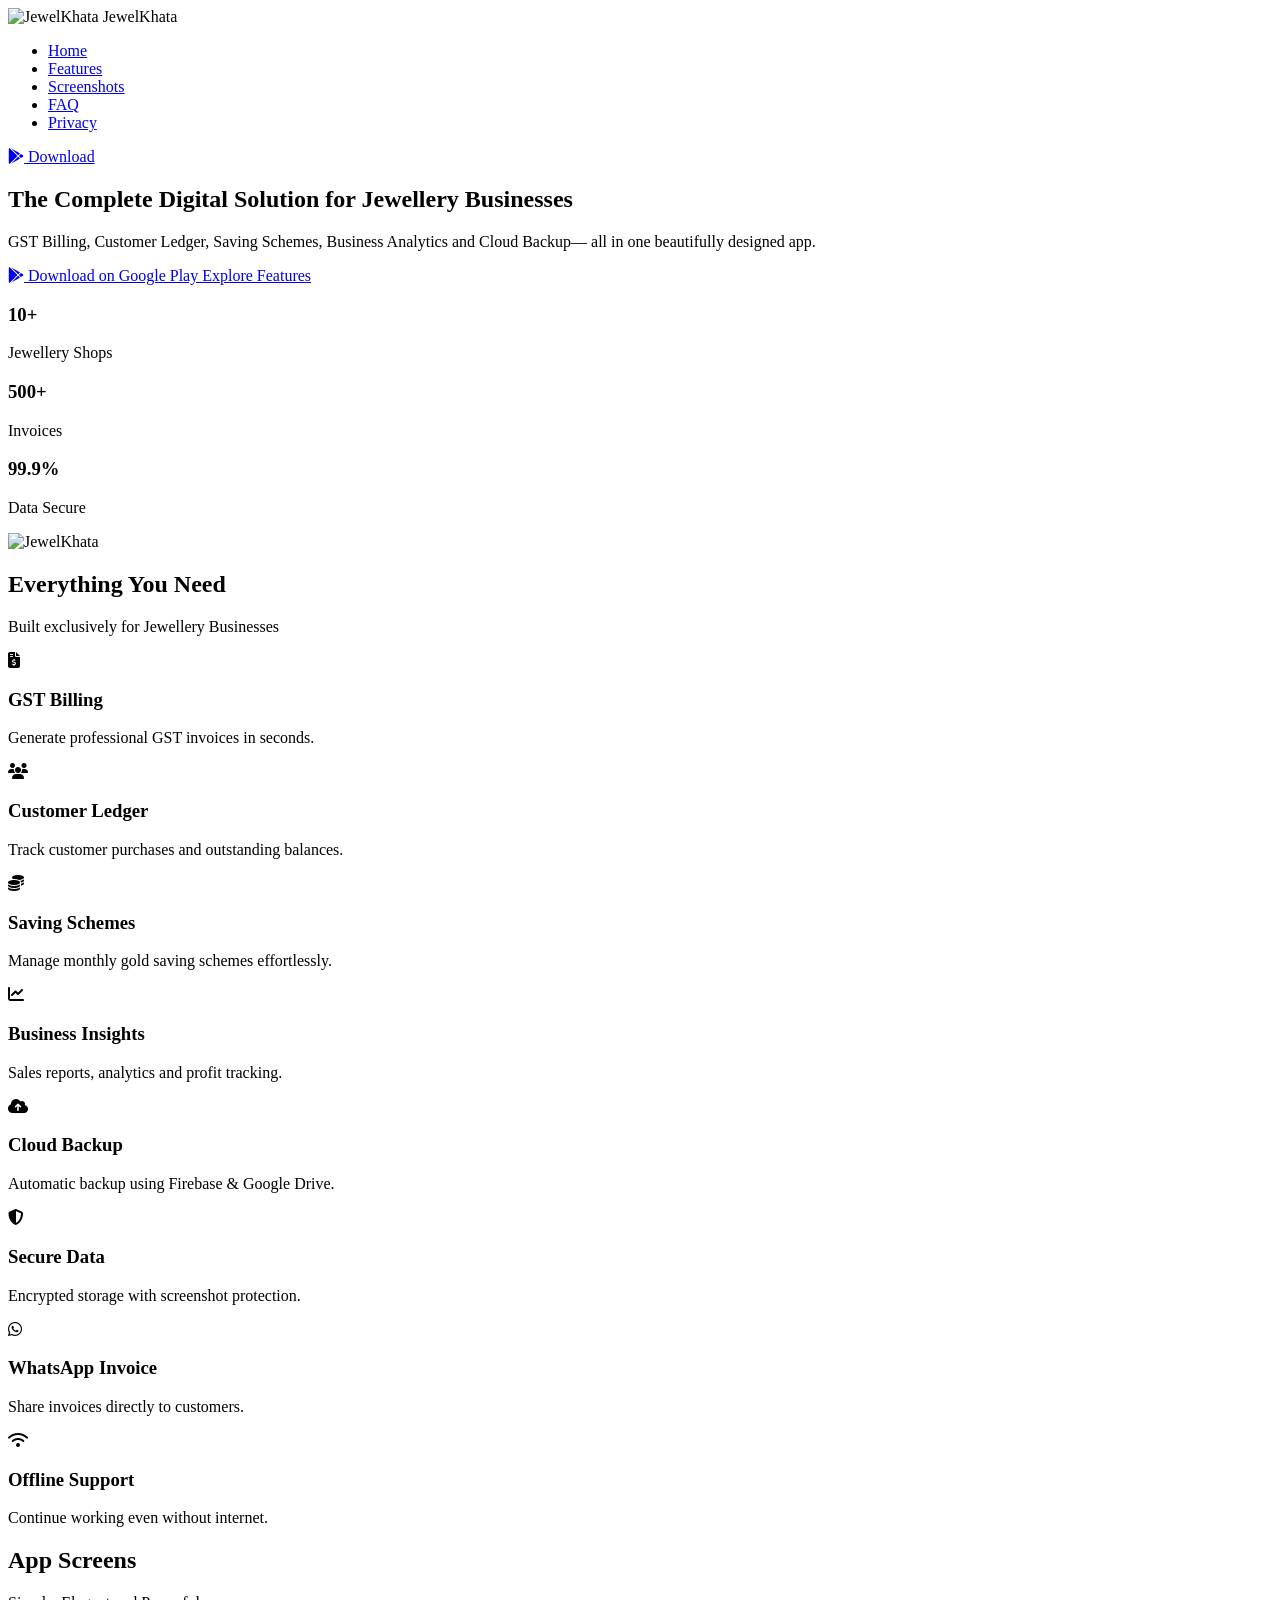
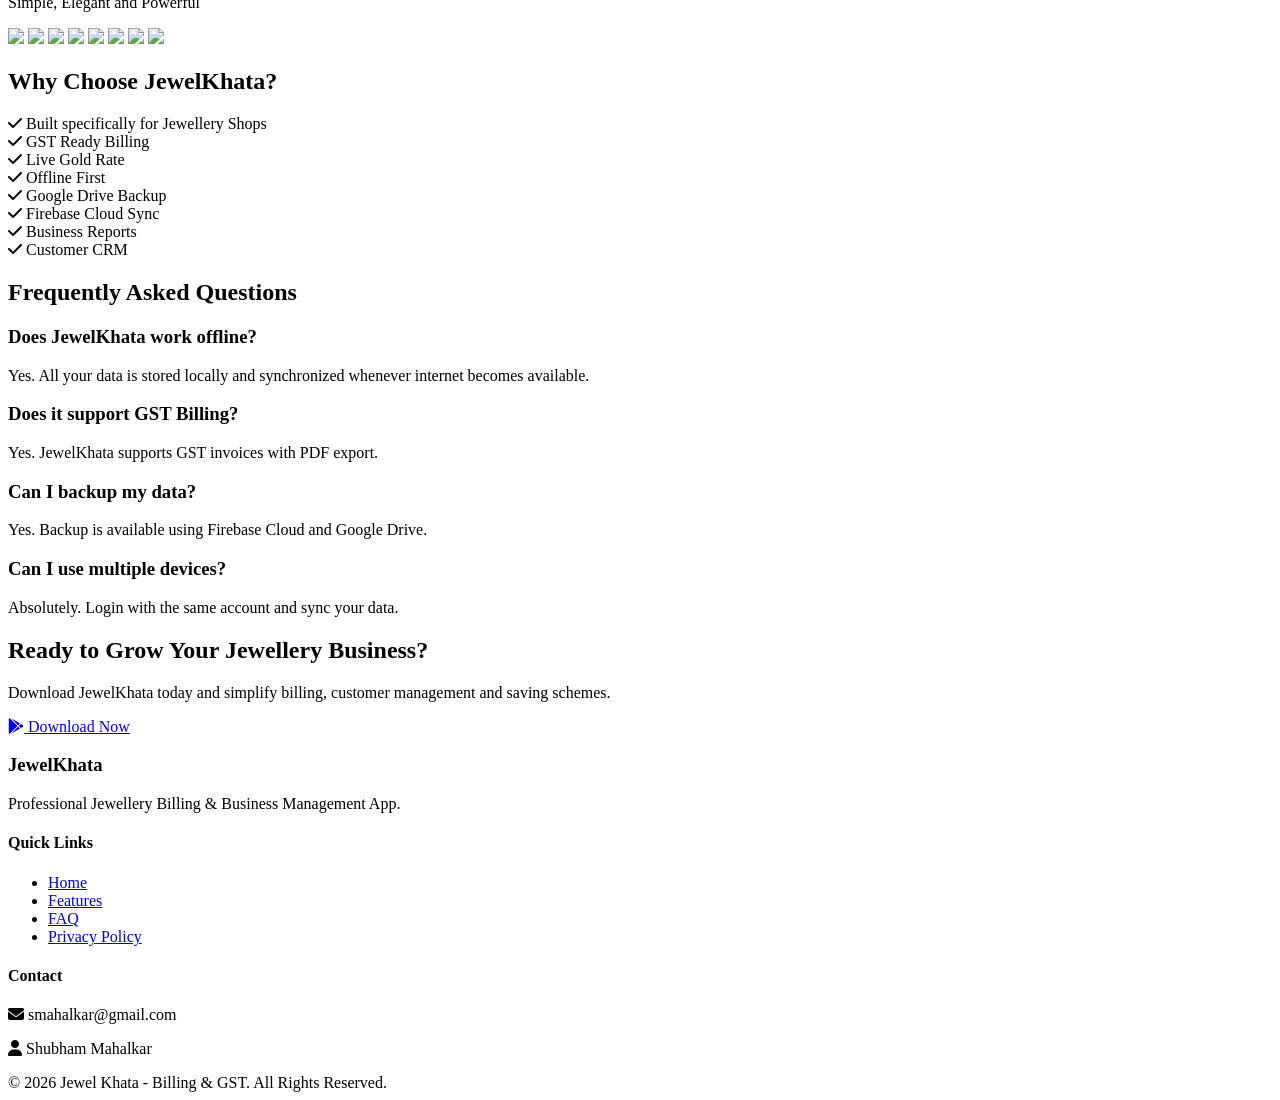
==== index.html @ 2411cc24 "Add files via upload" ====
<!DOCTYPE html>
<html lang="en">
<head>
    <meta charset="UTF-8">
    <meta name="viewport" content="width=device-width, initial-scale=1.0">

    <title>Jewel Khata - Billing & GST</title>

    <meta name="description"
        content="JewelKhata is a complete Jewellery Billing, Customer Ledger, Gold Saving Scheme and Business Management App for Jewellery Shops.">

    <link rel="stylesheet" href="assets/css/style.css">

    <!-- Google Font -->
    <link rel="preconnect" href="https://fonts.googleapis.com">
    <link rel="preconnect" href="https://fonts.gstatic.com" crossorigin>

    <link href="https://fonts.googleapis.com/css2?family=Poppins:wght@300;400;500;600;700&display=swap" rel="stylesheet">

    <!-- Font Awesome -->
    <link rel="stylesheet"
        href="https://cdnjs.cloudflare.com/ajax/libs/font-awesome/6.6.0/css/all.min.css">

</head>

<body>

<!-- ================= NAVIGATION ================= -->

<header>

    <div class="container nav-container">

        <div class="logo">

            <img src="assets/images/logo.png" alt="JewelKhata">

            <span>JewelKhata</span>

        </div>

        <nav>

            <ul>

                <li><a href="#home">Home</a></li>

                <li><a href="#features">Features</a></li>

                <li><a href="#screenshots">Screenshots</a></li>

                <li><a href="#faq">FAQ</a></li>

                <li><a href="privacy.html">Privacy</a></li>

            </ul>

        </nav>

        <a href="#" class="btn-download">

            <i class="fa-brands fa-google-play"></i>

            Download

        </a>

    </div>

</header>


<!-- ================= HERO ================= -->

<section class="hero" id="home">

<div class="container hero-grid">

<div class="hero-content">

<h1>

The Complete Digital Solution

for Jewellery Businesses

</h1>

<p>

GST Billing, Customer Ledger,

Saving Schemes, Business Analytics and Cloud Backup—

all in one beautifully designed app.

</p>

<div class="hero-buttons">

<a href="#" class="primary-btn">

<i class="fa-brands fa-google-play"></i>

Download on Google Play

</a>

<a href="#features" class="secondary-btn">

Explore Features

</a>

</div>

<div class="hero-stats">

<div>

<h3>10+</h3>

<p>Jewellery Shops</p>

</div>

<div>

<h3>500+</h3>

<p>Invoices</p>

</div>

<div>

<h3>99.9%</h3>

<p>Data Secure</p>

</div>

</div>

</div>


<div class="hero-image">

<img src="assets/images/hero-phone.png"
alt="JewelKhata">

</div>

</div>

</section>


<!-- ================= FEATURES ================= -->

<section class="features" id="features">

<div class="container">

<div class="section-title">

<h2>Everything You Need</h2>

<p>

Built exclusively for Jewellery Businesses

</p>

</div>

<div class="feature-grid">

<div class="feature-card">

<i class="fa-solid fa-file-invoice-dollar"></i>

<h3>GST Billing</h3>

<p>

Generate professional GST invoices in seconds.

</p>

</div>

<div class="feature-card">

<i class="fa-solid fa-users"></i>

<h3>Customer Ledger</h3>

<p>

Track customer purchases and outstanding balances.

</p>

</div>

<div class="feature-card">

<i class="fa-solid fa-coins"></i>

<h3>Saving Schemes</h3>

<p>

Manage monthly gold saving schemes effortlessly.

</p>

</div>

<div class="feature-card">

<i class="fa-solid fa-chart-line"></i>

<h3>Business Insights</h3>

<p>

Sales reports, analytics and profit tracking.

</p>

</div>

<div class="feature-card">

<i class="fa-solid fa-cloud-arrow-up"></i>

<h3>Cloud Backup</h3>

<p>

Automatic backup using Firebase & Google Drive.

</p>

</div>

<div class="feature-card">

<i class="fa-solid fa-shield-halved"></i>

<h3>Secure Data</h3>

<p>

Encrypted storage with screenshot protection.

</p>

</div>

<div class="feature-card">

<i class="fa-brands fa-whatsapp"></i>

<h3>WhatsApp Invoice</h3>

<p>

Share invoices directly to customers.

</p>

</div>

<div class="feature-card">

<i class="fa-solid fa-wifi"></i>

<h3>Offline Support</h3>

<p>

Continue working even without internet.

</p>

</div>

</div>

</div>

</section>


<!-- ================= SCREENSHOTS ================= -->

<section class="screenshots" id="screenshots">

<div class="container">

<div class="section-title">

<h2>App Screens</h2>

<p>

Simple, Elegant and Powerful

</p>

</div>

<div class="screens-grid">

<img src="assets/images/dashboard.png">

<img src="assets/images/invoice.png">
<img src="assets/images/invoice_detail.png">

<img src="assets/images/customer.png">

<img src="assets/images/scheme.png">
<img src="assets/images/scheme_detail.png">

<img src="assets/images/analytics.png">

<img src="assets/images/settings.png">

</div>

</div>

</section>



<!-- ================= WHY ================= -->

<section class="why">

<div class="container">

<div class="section-title">

<h2>Why Choose JewelKhata?</h2>

</div>

<div class="why-grid">

<div>

<i class="fa-solid fa-check"></i>

Built specifically for Jewellery Shops

</div>

<div>

<i class="fa-solid fa-check"></i>

GST Ready Billing

</div>

<div>

<i class="fa-solid fa-check"></i>

Live Gold Rate

</div>

<div>

<i class="fa-solid fa-check"></i>

Offline First

</div>

<div>

<i class="fa-solid fa-check"></i>

Google Drive Backup

</div>

<div>

<i class="fa-solid fa-check"></i>

Firebase Cloud Sync

</div>

<div>

<i class="fa-solid fa-check"></i>

Business Reports

</div>

<div>

<i class="fa-solid fa-check"></i>

Customer CRM

</div>

</div>

</div>

</section>


<!-- ================= FAQ ================= -->

<section id="faq">

<div class="container">

<div class="section-title">

<h2>Frequently Asked Questions</h2>

</div>

<div class="faq">

<div class="faq-item">

<h3>Does JewelKhata work offline?</h3>

<p>

Yes. All your data is stored locally and synchronized whenever internet becomes available.

</p>

</div>

<div class="faq-item">

<h3>Does it support GST Billing?</h3>

<p>

Yes. JewelKhata supports GST invoices with PDF export.

</p>

</div>

<div class="faq-item">

<h3>Can I backup my data?</h3>

<p>

Yes. Backup is available using Firebase Cloud and Google Drive.

</p>

</div>

<div class="faq-item">

<h3>Can I use multiple devices?</h3>

<p>

Absolutely.

Login with the same account and sync your data.

</p>

</div>

</div>

</div>

</section>



<!-- ================= DOWNLOAD ================= -->

<section class="download">

<div class="container">

<h2>

Ready to Grow Your Jewellery Business?

</h2>

<p>

Download JewelKhata today and simplify billing, customer management and saving schemes.

</p>

<a href="#" class="primary-btn">

<i class="fa-brands fa-google-play"></i>

Download Now

</a>

</div>

</section>



<!-- ================= FOOTER ================= -->

<footer>

<div class="container footer-grid">

<div>

<h3>JewelKhata</h3>

<p>

Professional Jewellery Billing & Business Management App.

</p>

</div>

<div>

<h4>Quick Links</h4>

<ul>

<li><a href="#home">Home</a></li>

<li><a href="#features">Features</a></li>

<li><a href="#faq">FAQ</a></li>

<li><a href="privacy.html">Privacy Policy</a></li>

</ul>

</div>

<div>

<h4>Contact</h4>

<p>

<i class="fa-solid fa-envelope"></i>

smahalkar@gmail.com

</p>

<p>

<i class="fa-solid fa-user"></i>

Shubham Mahalkar

</p>

</div>

</div>

<div class="copyright">

© 2026 Jewel Khata - Billing & GST. All Rights Reserved.

</div>

</footer>

<script src="assets/js/script.js"></script>

</body>
</html>
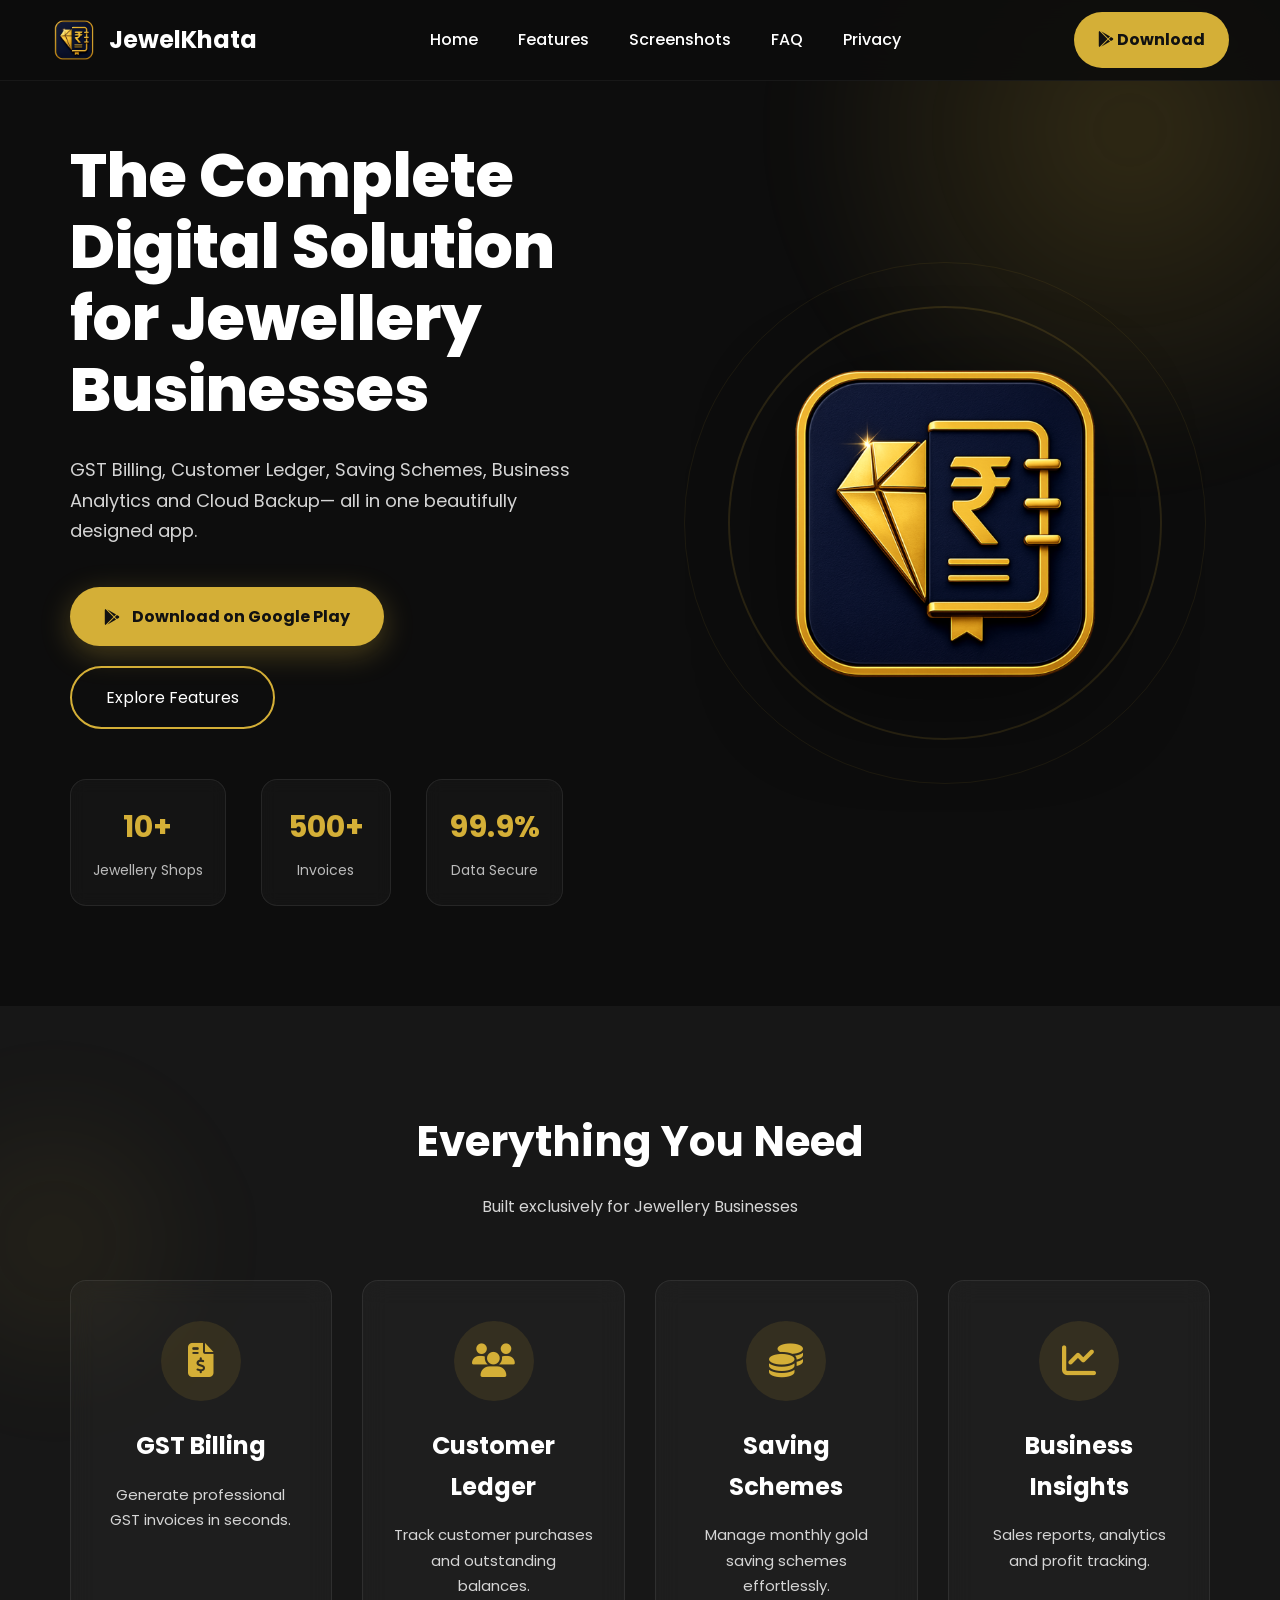
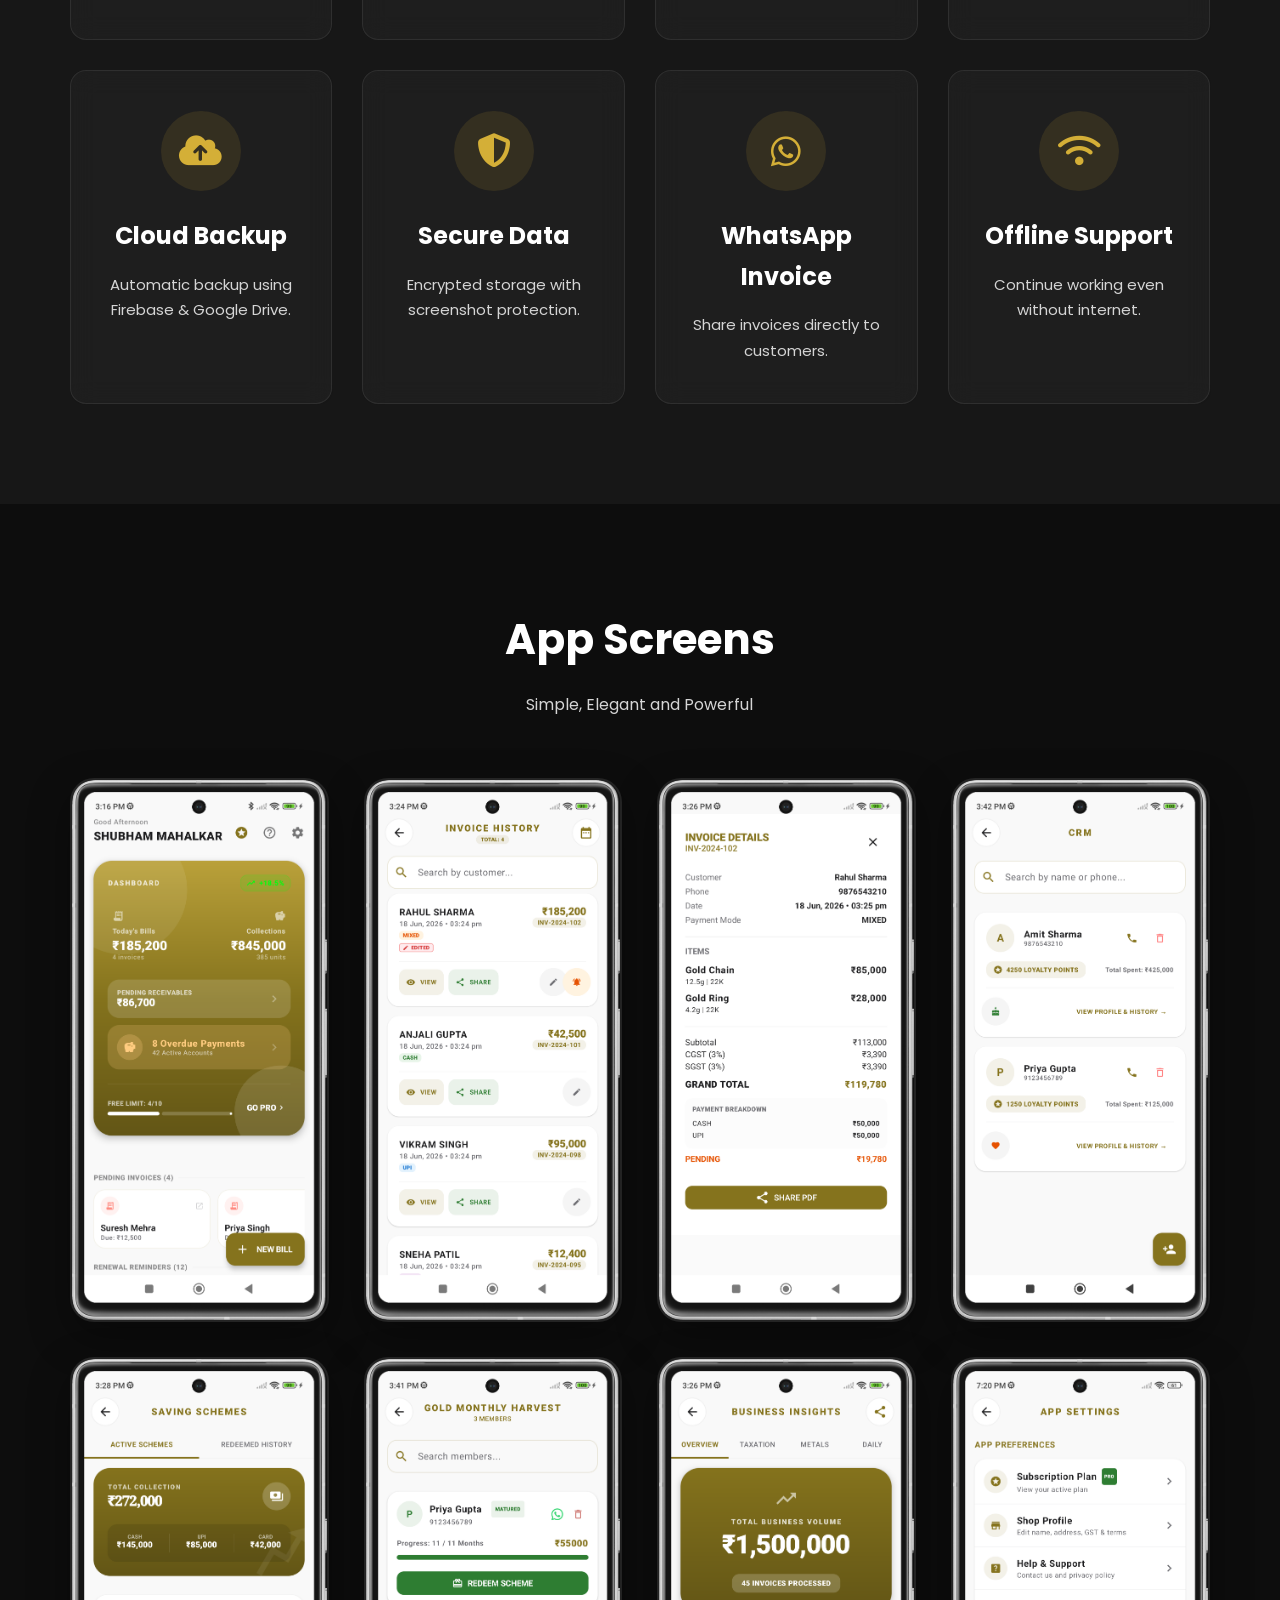
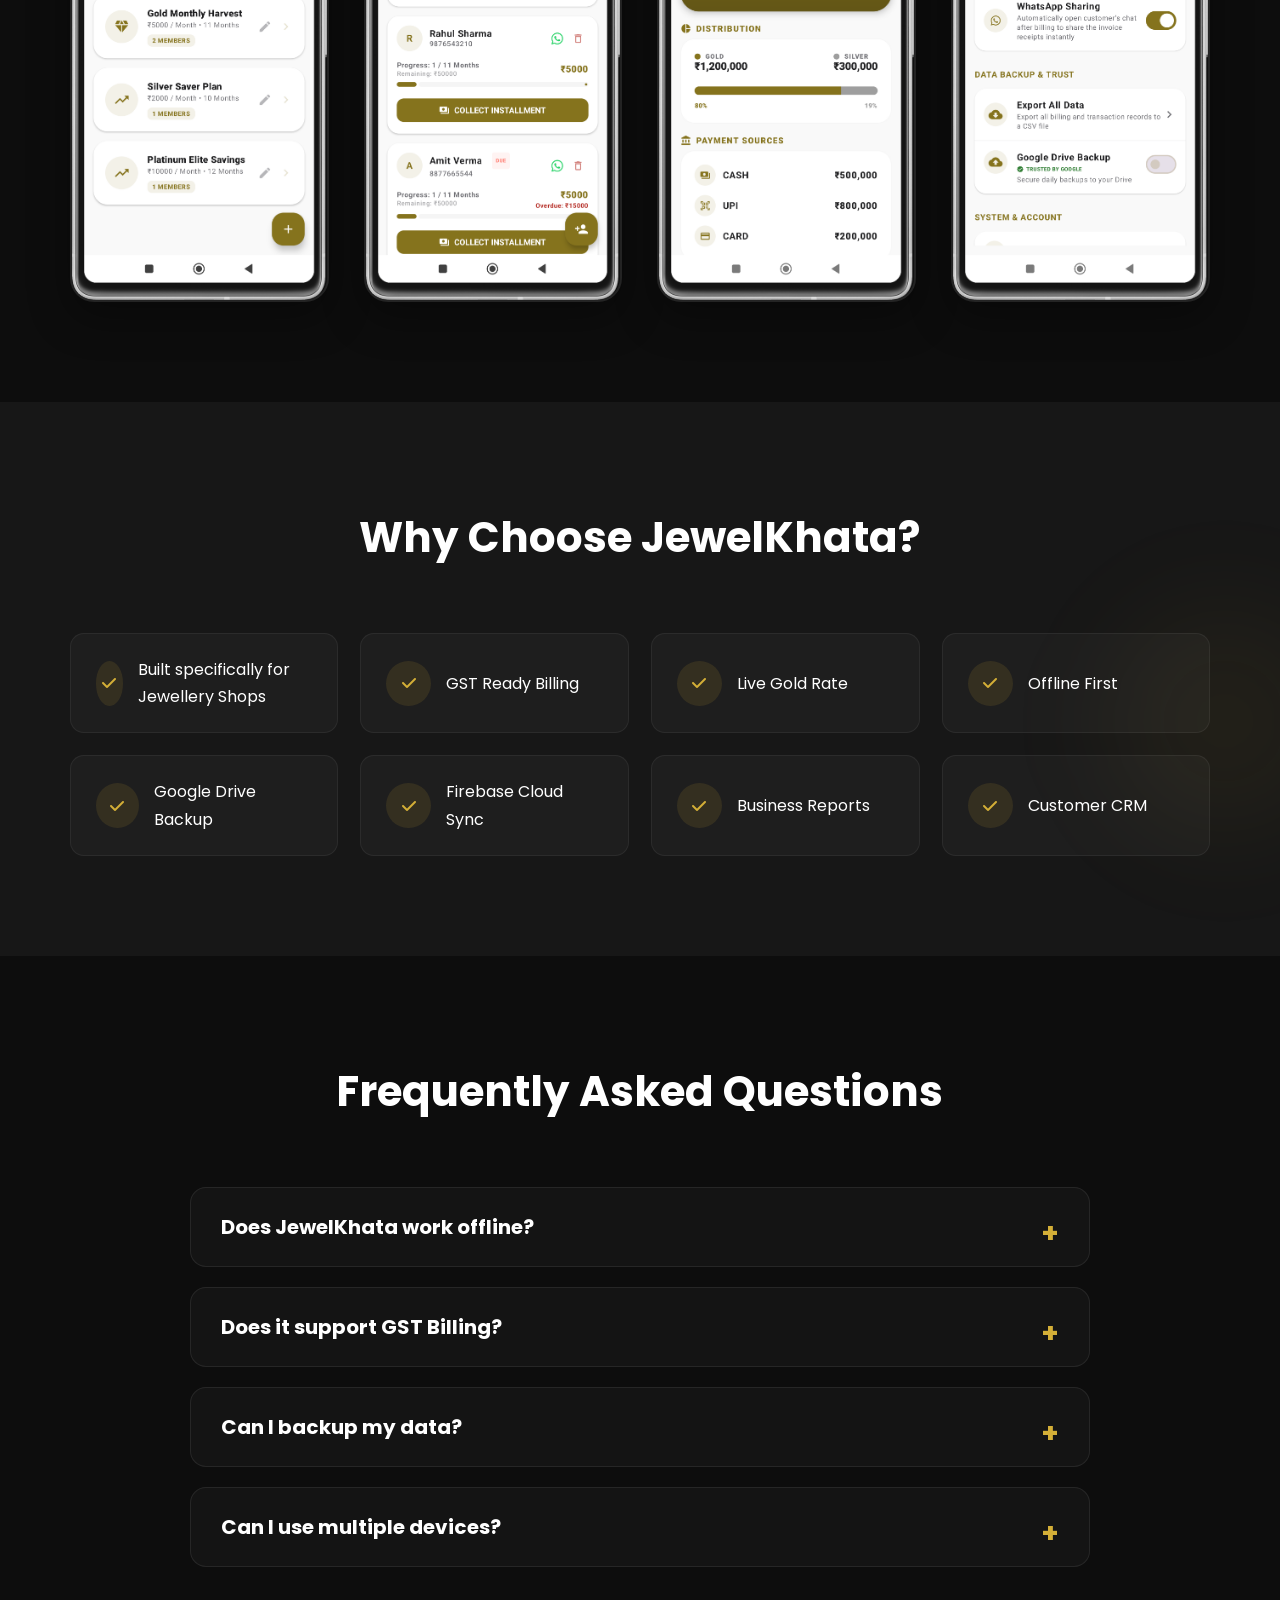
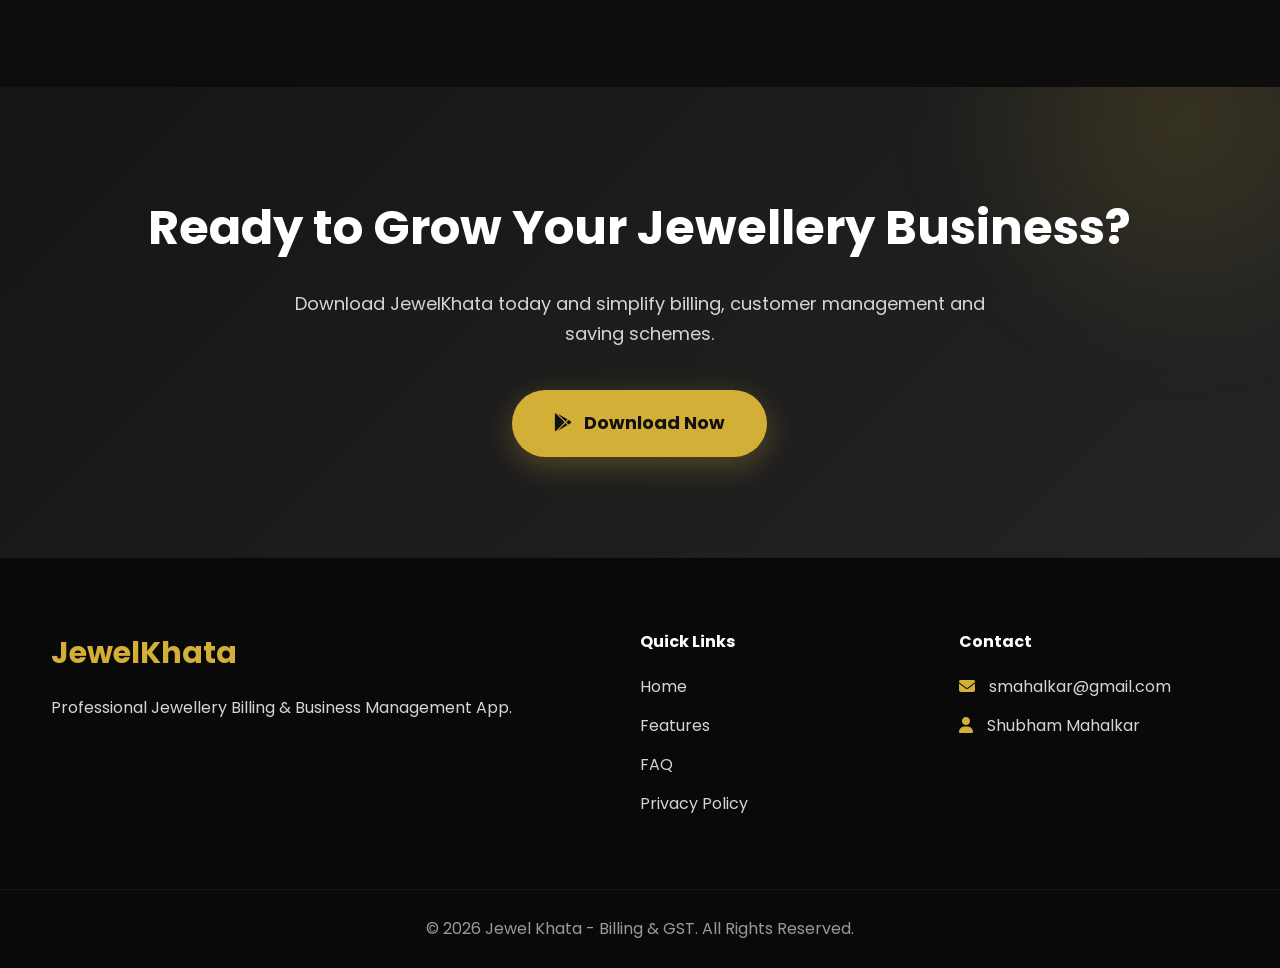
==== commit 02a1874f: "Add files via upload" ====
--- a/index.html
+++ b/index.html
@@ -9,7 +9,7 @@
     <meta name="description"
         content="JewelKhata is a complete Jewellery Billing, Customer Ledger, Gold Saving Scheme and Business Management App for Jewellery Shops.">
 
-    <link rel="stylesheet" href="assets/css/style.css">
+    <link rel="stylesheet" href="style.css">
 
     <!-- Google Font -->
     <link rel="preconnect" href="https://fonts.googleapis.com">
@@ -33,7 +33,7 @@
 
         <div class="logo">
 
-            <img src="assets/images/logo.png" alt="JewelKhata">
+            <img src="logo.png" alt="JewelKhata">
 
             <span>JewelKhata</span>
 
@@ -147,7 +147,7 @@
 
 <div class="hero-image">
 
-<img src="assets/images/hero-phone.png"
+<img src="hero-phone.png"
 alt="JewelKhata">
 
 </div>
@@ -316,19 +316,19 @@
 
 <div class="screens-grid">
 
-<img src="assets/images/dashboard.png">
-
-<img src="assets/images/invoice.png">
-<img src="assets/images/invoice_detail.png">
-
-<img src="assets/images/customer.png">
-
-<img src="assets/images/scheme.png">
-<img src="assets/images/scheme_detail.png">
-
-<img src="assets/images/analytics.png">
-
-<img src="assets/images/settings.png">
+<img src="dashboard.png">
+
+<img src="invoice.png">
+<img src="invoice_detail.png">
+
+<img src="customer.png">
+
+<img src="scheme.png">
+<img src="scheme_detail.png">
+
+<img src="analytics.png">
+
+<img src="settings.png">
 
 </div>
 
--- a/style.css
+++ b/style.css
@@ -0,0 +1,1637 @@
+/* ==========================================
+   JewelKhata Landing Page
+   Part 2.1
+========================================== */
+
+/* Google Font */
+@import url('https://fonts.googleapis.com/css2?family=Poppins:wght@300;400;500;600;700;800&display=swap');
+
+/* ==========================================
+   CSS VARIABLES
+========================================== */
+
+:root{
+
+    --primary:#D4AF37;
+    --primary-dark:#b8921f;
+
+    --bg:#0d0d0d;
+    --bg2:#171717;
+    --card:#1d1d1d;
+
+    --white:#ffffff;
+    --text:#d5d5d5;
+    --border:#2b2b2b;
+
+    --radius:16px;
+
+    --shadow:
+    0 15px 40px rgba(0,0,0,.35);
+
+    --transition:.35s ease;
+
+    --container:1200px;
+
+}
+
+/* ==========================================
+   RESET
+========================================== */
+
+*{
+
+    margin:0;
+    padding:0;
+    box-sizing:border-box;
+
+}
+
+html{
+
+    scroll-behavior:smooth;
+
+}
+
+body{
+
+    font-family:'Poppins',sans-serif;
+
+    background:var(--bg);
+
+    color:var(--white);
+
+    overflow-x:hidden;
+
+    line-height:1.7;
+
+}
+
+img{
+
+    width:100%;
+    display:block;
+
+}
+
+a{
+
+    text-decoration:none;
+
+}
+
+ul{
+
+    list-style:none;
+
+}
+
+section{
+
+    padding:100px 20px;
+
+}
+
+.container{
+
+    width:min(92%,var(--container));
+
+    margin:auto;
+
+}
+
+/* ==========================================
+   SCROLLBAR
+========================================== */
+
+::-webkit-scrollbar{
+
+    width:10px;
+
+}
+
+::-webkit-scrollbar-thumb{
+
+    background:var(--primary);
+
+    border-radius:50px;
+
+}
+
+::-webkit-scrollbar-track{
+
+    background:#111;
+
+}
+
+/* ==========================================
+   SECTION TITLE
+========================================== */
+
+.section-title{
+
+    text-align:center;
+
+    margin-bottom:60px;
+
+}
+
+.section-title h2{
+
+    font-size:42px;
+
+    margin-bottom:15px;
+
+}
+
+.section-title p{
+
+    color:var(--text);
+
+    max-width:650px;
+
+    margin:auto;
+
+}
+
+/* ==========================================
+   BUTTONS
+========================================== */
+
+.primary-btn{
+
+    display:inline-flex;
+
+    align-items:center;
+
+    gap:12px;
+
+    background:var(--primary);
+
+    color:#111;
+
+    padding:16px 34px;
+
+    border-radius:50px;
+
+    font-weight:700;
+
+    transition:var(--transition);
+
+    box-shadow:0 8px 30px rgba(212,175,55,.3);
+
+}
+
+.primary-btn:hover{
+
+    transform:translateY(-4px);
+
+    background:#f2cb4b;
+
+}
+
+.secondary-btn{
+
+    display:inline-flex;
+
+    align-items:center;
+
+    justify-content:center;
+
+    padding:16px 34px;
+
+    border:2px solid var(--primary);
+
+    color:var(--white);
+
+    border-radius:50px;
+
+    transition:var(--transition);
+
+}
+
+.secondary-btn:hover{
+
+    background:var(--primary);
+
+    color:#111;
+
+}
+
+/* ==========================================
+   HEADER
+========================================== */
+
+header{
+
+    position:fixed;
+
+    top:0;
+
+    width:100%;
+
+    z-index:999;
+
+    background:rgba(13,13,13,.90);
+
+    backdrop-filter:blur(16px);
+
+    border-bottom:1px solid rgba(255,255,255,.05);
+
+}
+
+.nav-container{
+
+    display:flex;
+
+    align-items:center;
+
+    justify-content:space-between;
+
+    height:80px;
+
+}
+
+.logo{
+
+    display:flex;
+
+    align-items:center;
+
+    gap:12px;
+
+    font-size:24px;
+
+    font-weight:700;
+
+}
+
+.logo img{
+
+    width:46px;
+
+}
+
+nav ul{
+
+    display:flex;
+
+    gap:40px;
+
+}
+
+nav a{
+
+    color:var(--white);
+
+    transition:.3s;
+
+    font-weight:500;
+
+}
+
+nav a:hover{
+
+    color:var(--primary);
+
+}
+
+.btn-download{
+
+    background:var(--primary);
+
+    color:#111;
+
+    padding:14px 24px;
+
+    border-radius:50px;
+
+    font-weight:700;
+
+    transition:.3s;
+
+}
+
+.btn-download:hover{
+
+    transform:translateY(-3px);
+
+}
+
+/* ==========================================
+   HERO
+========================================== */
+
+.hero{
+
+    min-height:100vh;
+
+    display:flex;
+
+    align-items:center;
+
+    position:relative;
+
+    overflow:hidden;
+
+    padding-top:140px;
+
+}
+
+/* Background Glow */
+
+.hero::before{
+
+    content:"";
+
+    position:absolute;
+
+    width:700px;
+
+    height:700px;
+
+    background:radial-gradient(circle,
+    rgba(212,175,55,.18),
+    transparent 70%);
+
+    top:-220px;
+
+    right:-200px;
+
+    filter:blur(30px);
+
+}
+
+.hero-grid{
+
+    display:grid;
+
+    grid-template-columns:1fr 1fr;
+
+    align-items:center;
+
+    gap:80px;
+
+}
+
+.hero-content h1{
+
+    font-size:62px;
+
+    line-height:1.15;
+
+    margin-bottom:30px;
+
+    font-weight:800;
+
+}
+
+.hero-content p{
+
+    color:var(--text);
+
+    font-size:18px;
+
+    margin-bottom:40px;
+
+    max-width:560px;
+
+}
+
+.hero-buttons{
+
+    display:flex;
+
+    gap:20px;
+
+    flex-wrap:wrap;
+
+    margin-bottom:50px;
+
+}
+
+/* ==========================================
+   HERO STATS
+========================================== */
+
+.hero-stats{
+
+    display:flex;
+
+    gap:35px;
+
+}
+
+.hero-stats div{
+
+    background:rgba(255,255,255,.03);
+
+    border:1px solid rgba(255,255,255,.08);
+
+    padding:22px;
+
+    border-radius:var(--radius);
+
+    min-width:130px;
+
+    text-align:center;
+
+    backdrop-filter:blur(8px);
+
+}
+
+.hero-stats h3{
+
+    color:var(--primary);
+
+    font-size:30px;
+
+    margin-bottom:6px;
+
+}
+
+.hero-stats p{
+
+    margin:0;
+
+    color:#bbb;
+
+    font-size:14px;
+
+}
+
+/* ==========================================
+   HERO IMAGE
+========================================== */
+
+.hero-image{
+
+    position:relative;
+
+    display:flex;
+
+    justify-content:center;
+
+    align-items:center;
+
+}
+
+.hero-image img{
+
+    max-width:360px;
+
+    animation:floatPhone 4s ease-in-out infinite;
+
+    filter:drop-shadow(0 25px 50px rgba(0,0,0,.45));
+
+}
+
+/* Gold Ring */
+
+.hero-image::before{
+
+    content:"";
+
+    position:absolute;
+
+    width:430px;
+
+    height:430px;
+
+    border-radius:50%;
+
+    border:2px solid rgba(212,175,55,.15);
+
+}
+
+.hero-image::after{
+
+    content:"";
+
+    position:absolute;
+
+    width:520px;
+
+    height:520px;
+
+    border-radius:50%;
+
+    border:1px solid rgba(212,175,55,.08);
+
+}
+
+/* ==========================================
+   FLOAT ANIMATION
+========================================== */
+
+@keyframes floatPhone{
+
+    0%{
+
+        transform:translateY(0);
+
+    }
+
+    50%{
+
+        transform:translateY(-18px);
+
+    }
+
+    100%{
+
+        transform:translateY(0);
+
+    }
+
+}
+
+/* ==========================================
+   FEATURES
+========================================== */
+
+.features{
+    background:var(--bg2);
+}
+
+.feature-grid{
+
+    display:grid;
+
+    grid-template-columns:repeat(auto-fit,minmax(260px,1fr));
+
+    gap:30px;
+
+}
+
+.feature-card{
+
+    background:rgba(255,255,255,.03);
+
+    border:1px solid rgba(255,255,255,.08);
+
+    border-radius:var(--radius);
+
+    padding:40px 30px;
+
+    transition:var(--transition);
+
+    text-align:center;
+
+    backdrop-filter:blur(12px);
+
+    position:relative;
+
+    overflow:hidden;
+
+}
+
+.feature-card::before{
+
+    content:"";
+
+    position:absolute;
+
+    top:0;
+
+    left:-100%;
+
+    width:100%;
+
+    height:100%;
+
+    background:linear-gradient(
+        90deg,
+        transparent,
+        rgba(212,175,55,.12),
+        transparent
+    );
+
+    transition:.8s;
+
+}
+
+.feature-card:hover::before{
+
+    left:100%;
+
+}
+
+.feature-card:hover{
+
+    transform:translateY(-12px);
+
+    border-color:var(--primary);
+
+    box-shadow:
+    0 20px 50px rgba(0,0,0,.45);
+
+}
+
+.feature-card i{
+
+    width:80px;
+
+    height:80px;
+
+    display:flex;
+
+    align-items:center;
+
+    justify-content:center;
+
+    margin:auto;
+
+    margin-bottom:25px;
+
+    border-radius:50%;
+
+    background:rgba(212,175,55,.12);
+
+    color:var(--primary);
+
+    font-size:34px;
+
+}
+
+.feature-card h3{
+
+    margin-bottom:15px;
+
+    font-size:24px;
+
+}
+
+.feature-card p{
+
+    color:var(--text);
+
+    font-size:15px;
+
+}
+
+
+/* ==========================================
+   SCREENSHOTS
+========================================== */
+
+.screenshots{
+
+    background:var(--bg);
+
+}
+
+.screens-grid{
+
+    display:grid;
+
+    grid-template-columns:repeat(auto-fit,minmax(220px,1fr));
+
+    gap:35px;
+
+}
+
+.screens-grid img{
+
+    border-radius:24px;
+
+    border:2px solid rgba(255,255,255,.08);
+
+    transition:.4s;
+
+    cursor:pointer;
+
+    background:#111;
+
+    box-shadow:0 15px 40px rgba(0,0,0,.35);
+
+}
+
+.screens-grid img:hover{
+
+    transform:
+    translateY(-12px)
+    scale(1.03);
+
+    border-color:var(--primary);
+
+    box-shadow:
+    0 25px 60px rgba(212,175,55,.20);
+
+}
+
+
+/* ==========================================
+   WHY CHOOSE US
+========================================== */
+
+.why{
+
+    background:var(--bg2);
+
+}
+
+.why-grid{
+
+    display:grid;
+
+    grid-template-columns:
+    repeat(auto-fit,minmax(260px,1fr));
+
+    gap:22px;
+
+}
+
+.why-grid div{
+
+    display:flex;
+
+    align-items:center;
+
+    gap:15px;
+
+    padding:22px 25px;
+
+    border-radius:14px;
+
+    background:rgba(255,255,255,.03);
+
+    border:1px solid rgba(255,255,255,.06);
+
+    transition:.3s;
+
+}
+
+.why-grid div:hover{
+
+    transform:translateX(10px);
+
+    border-color:var(--primary);
+
+}
+
+.why-grid i{
+
+    width:45px;
+
+    height:45px;
+
+    border-radius:50%;
+
+    display:flex;
+
+    justify-content:center;
+
+    align-items:center;
+
+    background:rgba(212,175,55,.12);
+
+    color:var(--primary);
+
+}
+
+
+/* ==========================================
+   FAQ
+========================================== */
+
+#faq{
+
+    background:var(--bg);
+
+}
+
+.faq{
+
+    max-width:900px;
+
+    margin:auto;
+
+}
+
+.faq-item{
+
+    background:rgba(255,255,255,.03);
+
+    border:1px solid rgba(255,255,255,.08);
+
+    margin-bottom:20px;
+
+    border-radius:16px;
+
+    overflow:hidden;
+
+    transition:.3s;
+
+}
+
+.faq-item:hover{
+
+    border-color:var(--primary);
+
+}
+
+.faq-item h3{
+
+    padding:22px 30px;
+
+    cursor:pointer;
+
+    position:relative;
+
+    font-size:20px;
+
+}
+
+.faq-item h3::after{
+
+    content:"+";
+
+    position:absolute;
+
+    right:30px;
+
+    color:var(--primary);
+
+    font-size:28px;
+
+    transition:.3s;
+
+}
+
+.faq-item.active h3::after{
+
+    transform:rotate(45deg);
+
+}
+
+.faq-item p{
+
+    max-height:0;
+
+    overflow:hidden;
+
+    transition:
+    max-height .35s ease,
+    padding .35s ease;
+
+    color:var(--text);
+
+    padding:0 30px;
+
+}
+
+.faq-item.active p{
+
+    max-height:300px;
+
+    padding:0 30px 25px;
+
+}
+
+
+/* ==========================================
+   SECTION SPACING
+========================================== */
+
+.features,
+.screenshots,
+.why,
+#faq{
+
+    position:relative;
+
+}
+
+.features::before,
+.why::before{
+
+    content:"";
+
+    position:absolute;
+
+    width:350px;
+
+    height:350px;
+
+    background:
+    radial-gradient(
+        rgba(212,175,55,.08),
+        transparent 70%
+    );
+
+    filter:blur(40px);
+
+    z-index:0;
+
+}
+
+.features::before{
+
+    left:-120px;
+
+    top:60px;
+
+}
+
+.why::before{
+
+    right:-120px;
+
+    bottom:60px;
+
+}
+
+.feature-grid,
+.screens-grid,
+.why-grid,
+.faq{
+
+    position:relative;
+
+    z-index:2;
+
+}
+
+/* ==========================================
+   DOWNLOAD CTA
+========================================== */
+
+.download{
+
+    background:linear-gradient(
+        135deg,
+        #151515,
+        #242424
+    );
+
+    text-align:center;
+
+    position:relative;
+
+    overflow:hidden;
+
+}
+
+.download::before{
+
+    content:"";
+
+    position:absolute;
+
+    width:500px;
+
+    height:500px;
+
+    background:radial-gradient(
+        rgba(212,175,55,.15),
+        transparent 70%
+    );
+
+    top:-220px;
+
+    right:-150px;
+
+    filter:blur(40px);
+
+}
+
+.download .container{
+
+    position:relative;
+
+    z-index:2;
+
+}
+
+.download h2{
+
+    font-size:48px;
+
+    margin-bottom:20px;
+
+}
+
+.download p{
+
+    color:var(--text);
+
+    max-width:700px;
+
+    margin:0 auto 40px;
+
+    font-size:18px;
+
+}
+
+.download .primary-btn{
+
+    font-size:18px;
+
+    padding:18px 42px;
+
+}
+
+/* ==========================================
+   FOOTER
+========================================== */
+
+footer{
+
+    background:#090909;
+
+    border-top:1px solid rgba(255,255,255,.08);
+
+    padding-top:70px;
+
+}
+
+.footer-grid{
+
+    display:grid;
+
+    grid-template-columns:
+    2fr
+    1fr
+    1fr;
+
+    gap:50px;
+
+}
+
+.footer-grid h3{
+
+    font-size:30px;
+
+    color:var(--primary);
+
+    margin-bottom:15px;
+
+}
+
+.footer-grid h4{
+
+    margin-bottom:18px;
+
+    color:var(--white);
+
+}
+
+.footer-grid p{
+
+    color:var(--text);
+
+    margin-bottom:12px;
+
+}
+
+.footer-grid ul li{
+
+    margin-bottom:12px;
+
+}
+
+.footer-grid a{
+
+    color:var(--text);
+
+    transition:.3s;
+
+}
+
+.footer-grid a:hover{
+
+    color:var(--primary);
+
+}
+
+.footer-grid i{
+
+    color:var(--primary);
+
+    margin-right:10px;
+
+}
+
+.copyright{
+
+    margin-top:60px;
+
+    text-align:center;
+
+    padding:25px;
+
+    color:#999;
+
+    border-top:1px solid rgba(255,255,255,.05);
+
+}
+
+/* ==========================================
+   BACK TO TOP BUTTON
+========================================== */
+
+.back-to-top{
+
+    position:fixed;
+
+    right:25px;
+
+    bottom:25px;
+
+    width:55px;
+
+    height:55px;
+
+    border-radius:50%;
+
+    display:flex;
+
+    justify-content:center;
+
+    align-items:center;
+
+    background:var(--primary);
+
+    color:#111;
+
+    font-size:20px;
+
+    box-shadow:0 10px 30px rgba(0,0,0,.35);
+
+    cursor:pointer;
+
+    opacity:0;
+
+    visibility:hidden;
+
+    transition:.35s;
+
+    z-index:999;
+
+}
+
+.back-to-top.show{
+
+    opacity:1;
+
+    visibility:visible;
+
+}
+
+.back-to-top:hover{
+
+    transform:translateY(-6px);
+
+}
+
+/* ==========================================
+   FADE ANIMATION
+========================================== */
+
+.fade-up{
+
+    opacity:0;
+
+    transform:translateY(40px);
+
+    transition:all .8s ease;
+
+}
+
+.fade-up.show{
+
+    opacity:1;
+
+    transform:translateY(0);
+
+}
+
+/* ==========================================
+   BUTTON ANIMATION
+========================================== */
+
+.primary-btn,
+.btn-download{
+
+    position:relative;
+
+    overflow:hidden;
+
+}
+
+.primary-btn::before,
+.btn-download::before{
+
+    content:"";
+
+    position:absolute;
+
+    top:0;
+
+    left:-120%;
+
+    width:100%;
+
+    height:100%;
+
+    background:linear-gradient(
+        90deg,
+        transparent,
+        rgba(255,255,255,.35),
+        transparent
+    );
+
+    transition:.8s;
+
+}
+
+.primary-btn:hover::before,
+.btn-download:hover::before{
+
+    left:120%;
+
+}
+
+/* ==========================================
+   MOBILE MENU ICON
+========================================== */
+
+.menu-toggle{
+
+    display:none;
+
+    font-size:28px;
+
+    color:var(--white);
+
+    cursor:pointer;
+
+}
+
+/* ==========================================
+   RESPONSIVE
+========================================== */
+
+@media(max-width:1100px){
+
+.hero-grid{
+
+grid-template-columns:1fr;
+
+text-align:center;
+
+}
+
+.hero-content p{
+
+margin:auto;
+
+}
+
+.hero-buttons{
+
+justify-content:center;
+
+}
+
+.hero-stats{
+
+justify-content:center;
+
+flex-wrap:wrap;
+
+}
+
+.hero-image{
+
+margin-top:50px;
+
+}
+
+.hero-image img{
+
+max-width:320px;
+
+}
+
+.footer-grid{
+
+grid-template-columns:1fr;
+
+text-align:center;
+
+}
+
+}
+
+@media(max-width:900px){
+
+nav{
+
+display:none;
+
+}
+
+.menu-toggle{
+
+display:block;
+
+}
+
+.hero-content h1{
+
+font-size:46px;
+
+}
+
+.section-title h2{
+
+font-size:34px;
+
+}
+
+.download h2{
+
+font-size:36px;
+
+}
+
+.footer-grid{
+
+gap:35px;
+
+}
+
+}
+
+@media(max-width:768px){
+
+section{
+
+padding:80px 20px;
+
+}
+
+.hero{
+
+padding-top:120px;
+
+}
+
+.hero-content h1{
+
+font-size:38px;
+
+}
+
+.hero-content p{
+
+font-size:16px;
+
+}
+
+.hero-stats{
+
+flex-direction:column;
+
+align-items:center;
+
+}
+
+.feature-grid{
+
+grid-template-columns:1fr;
+
+}
+
+.screens-grid{
+
+grid-template-columns:repeat(2,1fr);
+
+}
+
+.why-grid{
+
+grid-template-columns:1fr;
+
+}
+
+.download h2{
+
+font-size:30px;
+
+}
+
+.download p{
+
+font-size:16px;
+
+}
+
+.footer-grid{
+
+grid-template-columns:1fr;
+
+}
+
+}
+
+@media(max-width:500px){
+
+.hero-content h1{
+
+font-size:32px;
+
+}
+
+.section-title h2{
+
+font-size:28px;
+
+}
+
+.primary-btn,
+.secondary-btn{
+
+width:100%;
+
+justify-content:center;
+
+}
+
+.hero-buttons{
+
+flex-direction:column;
+
+}
+
+.screens-grid{
+
+grid-template-columns:1fr;
+
+}
+
+.hero-image img{
+
+max-width:260px;
+
+}
+
+.logo span{
+
+font-size:20px;
+
+}
+
+.btn-download{
+
+display:none;
+
+}
+
+}
+
+/* ==========================================
+   GLASS EFFECT
+========================================== */
+
+.glass{
+
+    background:rgba(255,255,255,.05);
+
+    backdrop-filter:blur(14px);
+
+    border:1px solid rgba(255,255,255,.08);
+
+}
+
+/* ==========================================
+   SELECTION
+========================================== */
+
+::selection{
+
+    background:var(--primary);
+
+    color:#111;
+
+}
+
+.privacy-hero{
+    min-height:60vh;
+    text-align:center;
+}
+
+.privacy-banner{
+    max-width:850px;
+    margin:auto;
+}
+
+.privacy-icon{
+    width:90px;
+    height:90px;
+    border-radius:50%;
+    background:rgba(212,175,55,.12);
+    color:#D4AF37;
+    display:flex;
+    justify-content:center;
+    align-items:center;
+    margin:auto;
+    margin-bottom:25px;
+    font-size:40px;
+}
+
+.privacy-layout{
+    display:grid;
+    grid-template-columns:280px 1fr;
+    gap:40px;
+}
+
+.toc{
+    position:sticky;
+    top:100px;
+    height:max-content;
+}
+
+.toc-card{
+    background:rgba(255,255,255,.03);
+    border:1px solid rgba(255,255,255,.08);
+    padding:25px;
+    border-radius:16px;
+}
+
+.toc-card ul li{
+    margin:12px 0;
+}
+
+.toc-card a{
+    color:#d5d5d5;
+}
+
+.policy-card,
+.policy-section,
+.contact-card{
+    background:rgba(255,255,255,.03);
+    border:1px solid rgba(255,255,255,.08);
+    padding:30px;
+    border-radius:16px;
+    margin-bottom:25px;
+}
+
+.policy-section h2{
+    margin-bottom:20px;
+    color:#D4AF37;
+}
+
+.policy-section ul{
+    margin-top:15px;
+    padding-left:20px;
+    list-style:disc;
+}
+
+.contact-card{
+    text-align:center;
+}
+
+.contact-icon{
+    font-size:40px;
+    color:#D4AF37;
+    margin-bottom:20px;
+}
+
+@media(max-width:900px){
+
+    .privacy-layout{
+        grid-template-columns:1fr;
+    }
+
+    .toc{
+        position:relative;
+        top:auto;
+    }
+
+}
+
+.faq-item p{
+
+    max-height:0;
+
+    overflow:hidden;
+
+    transition:max-height .35s ease,padding .35s ease;
+
+    padding:0 25px;
+
+}
+
+.faq-item.active p{
+
+    max-height:300px;
+
+    padding:0 25px 20px;
+
+}
+
+/* ==========================================
+   END
+========================================== */
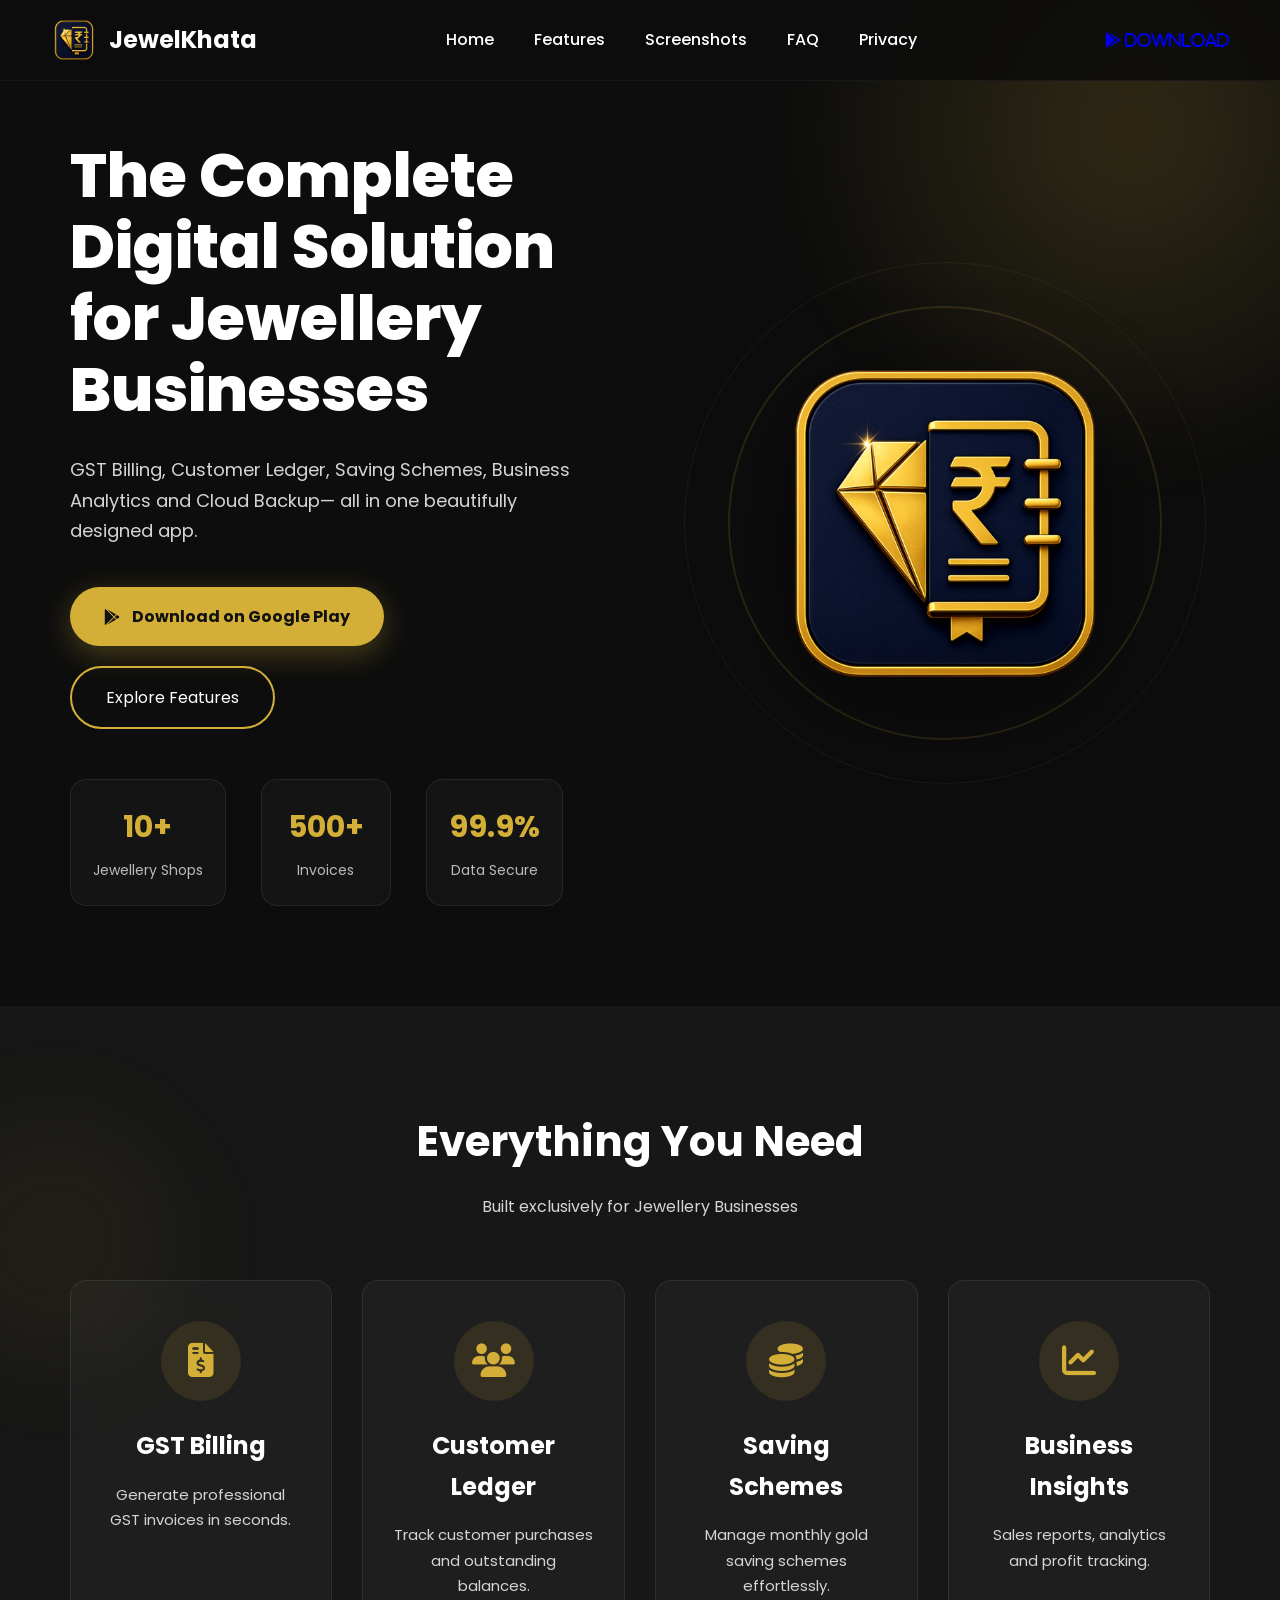
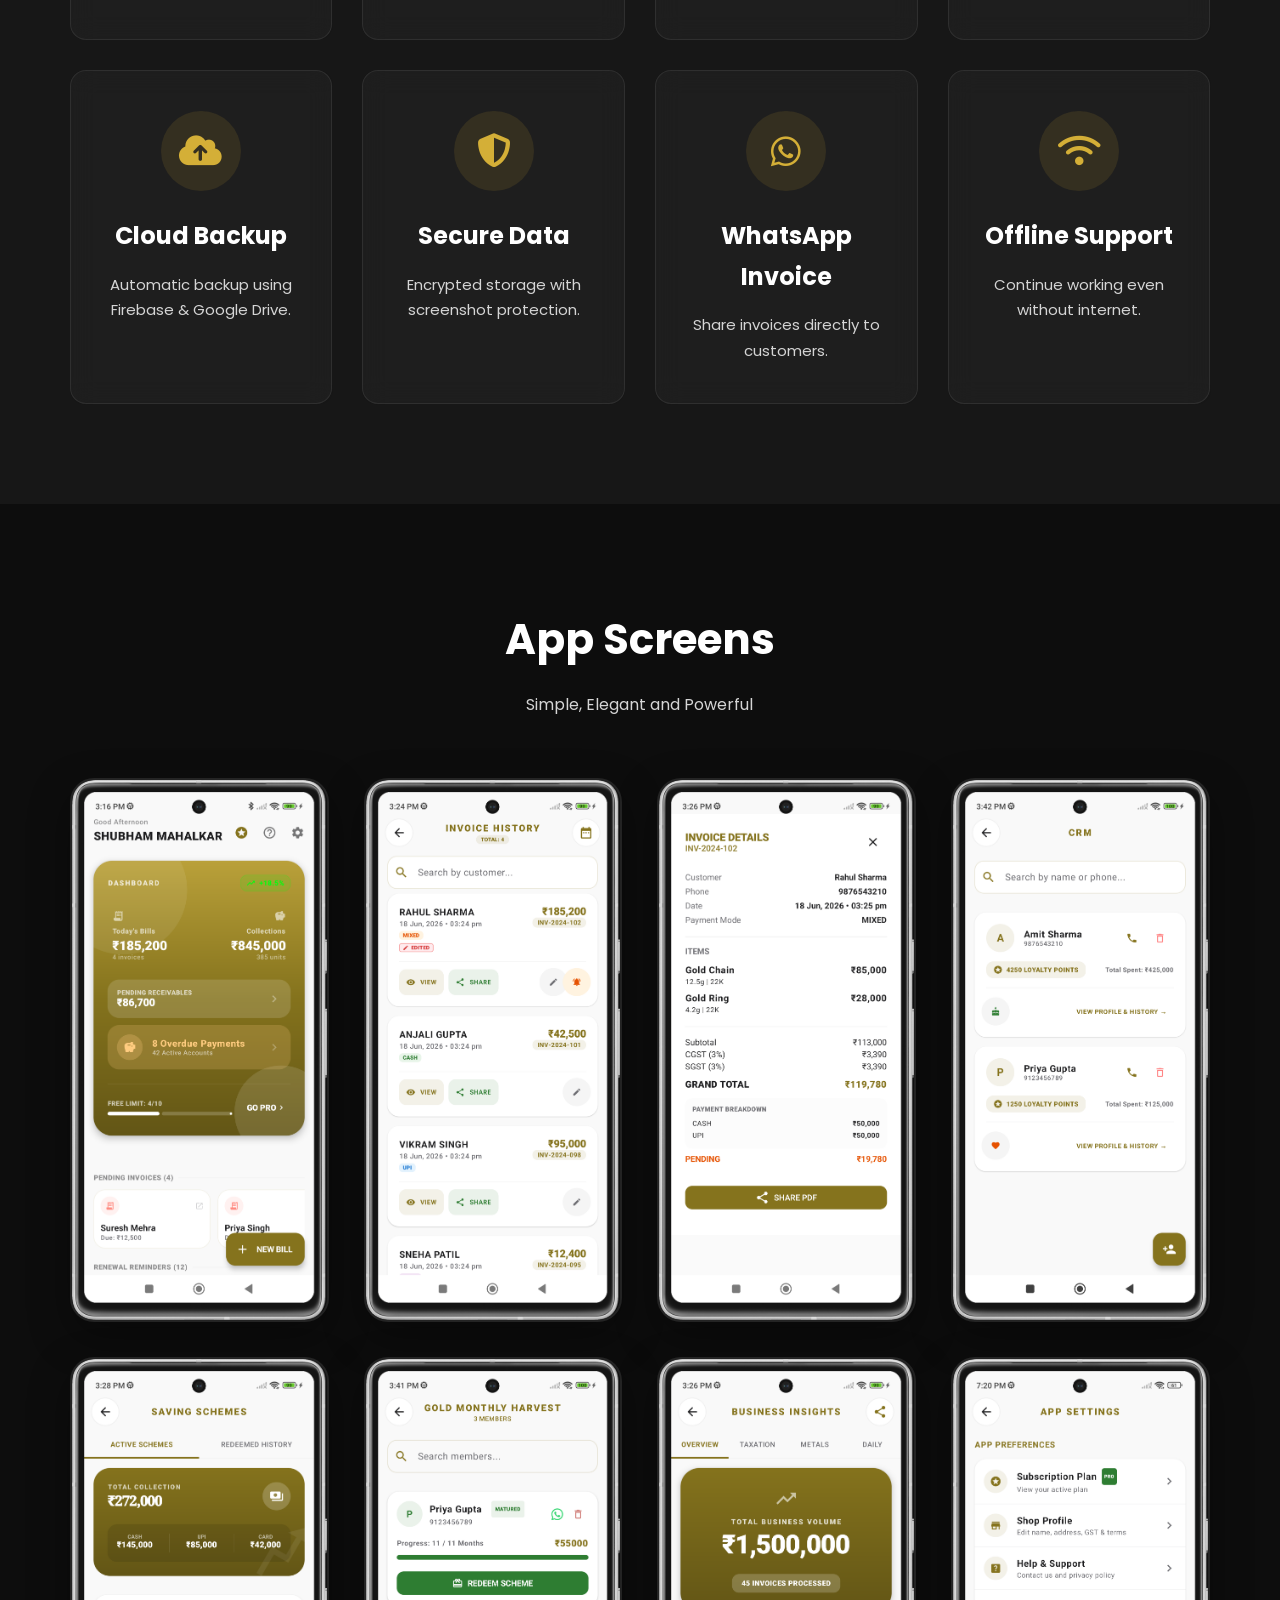
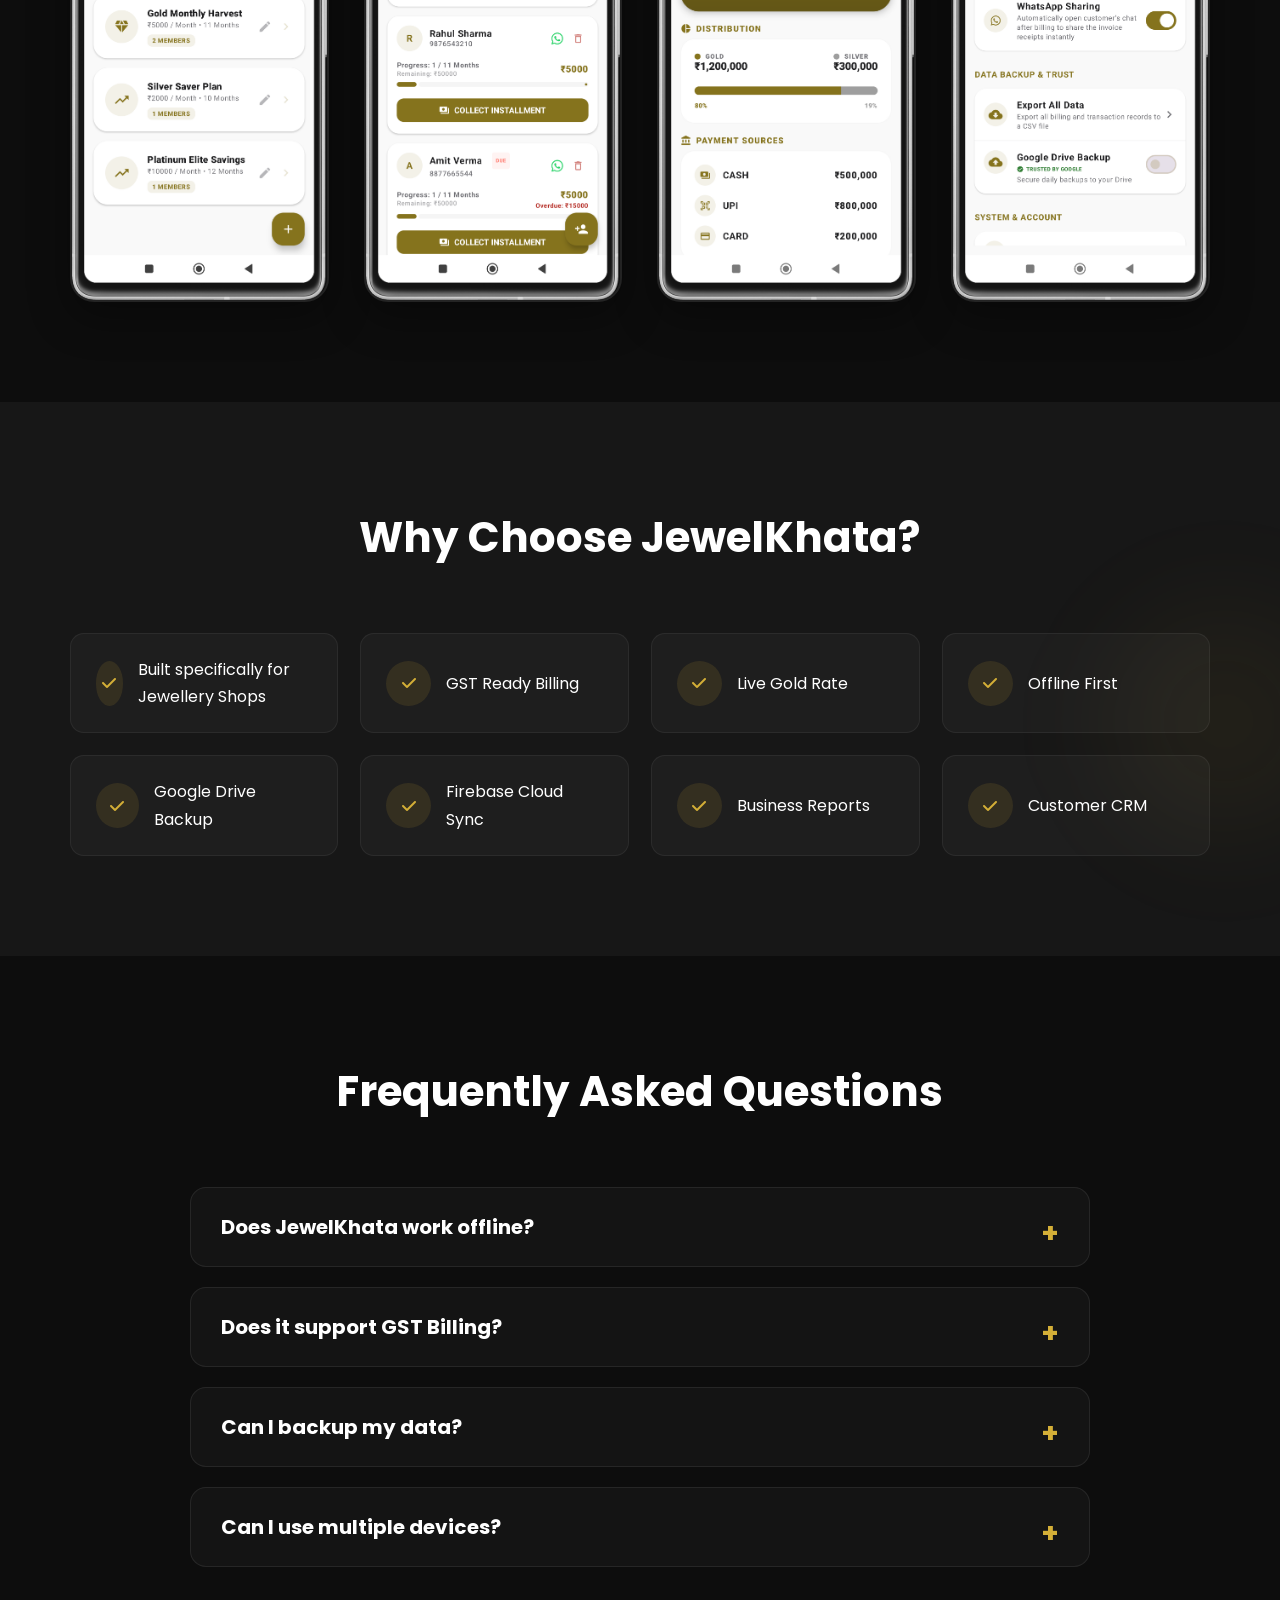
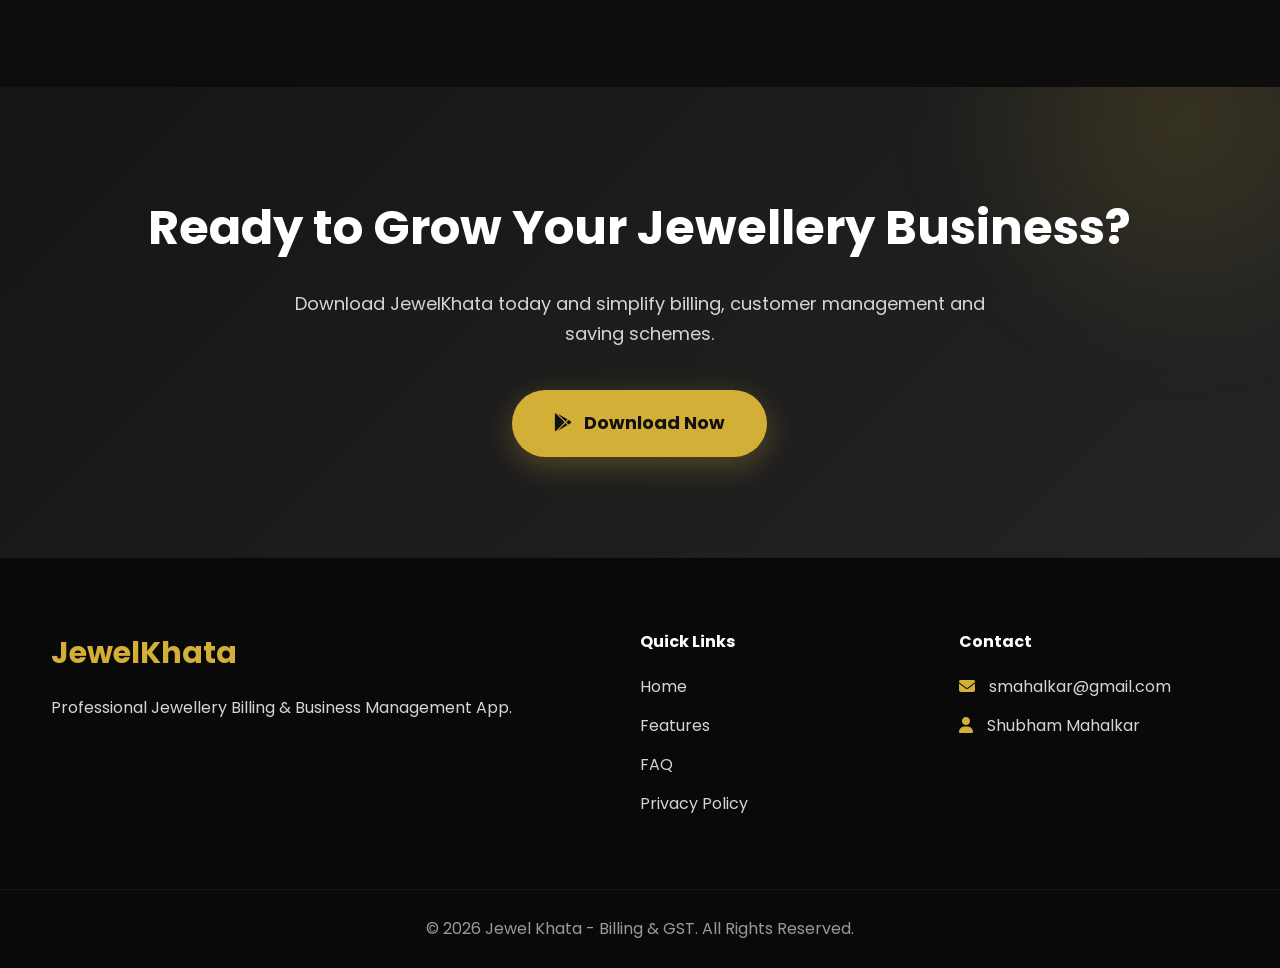
==== commit 444d527c: "Update index.html play store link" ====
--- a/index.html
+++ b/index.html
@@ -57,7 +57,7 @@
 
         </nav>
 
-        <a href="#" class="btn-download">
+       <a href="https://play.google.com/store/apps/details?id=com.sdnk.jewelkhata"
 
             <i class="fa-brands fa-google-play"></i>
 
@@ -98,7 +98,7 @@
 
 <div class="hero-buttons">
 
-<a href="#" class="primary-btn">
+<a href="https://play.google.com/store/apps/details?id=com.sdnk.jewelkhata" class="primary-btn">
 
 <i class="fa-brands fa-google-play"></i>
 
@@ -513,7 +513,7 @@
 
 </p>
 
-<a href="#" class="primary-btn">
+<a href="https://play.google.com/store/apps/details?id=com.sdnk.jewelkhata" class="primary-btn">
 
 <i class="fa-brands fa-google-play"></i>
 
@@ -598,4 +598,4 @@
 <script src="assets/js/script.js"></script>
 
 </body>
-</html>+</html>
--- a/style.css
+++ b/style.css
@@ -1632,6 +1632,26 @@
 
 }
 
+.gold-link {
+    color: #D4AF37;
+    text-decoration: none;
+    font-weight: 600;
+    transition: color 0.3s ease;
+}
+
+.gold-link:hover {
+    color: #F4D76A;
+    text-decoration: underline;
+}
+
+.gold-link:visited {
+    color: #D4AF37;
+}
+
+.gold-link:active {
+    color: #C9A227;
+}
+
 /* ==========================================
    END
 ========================================== */
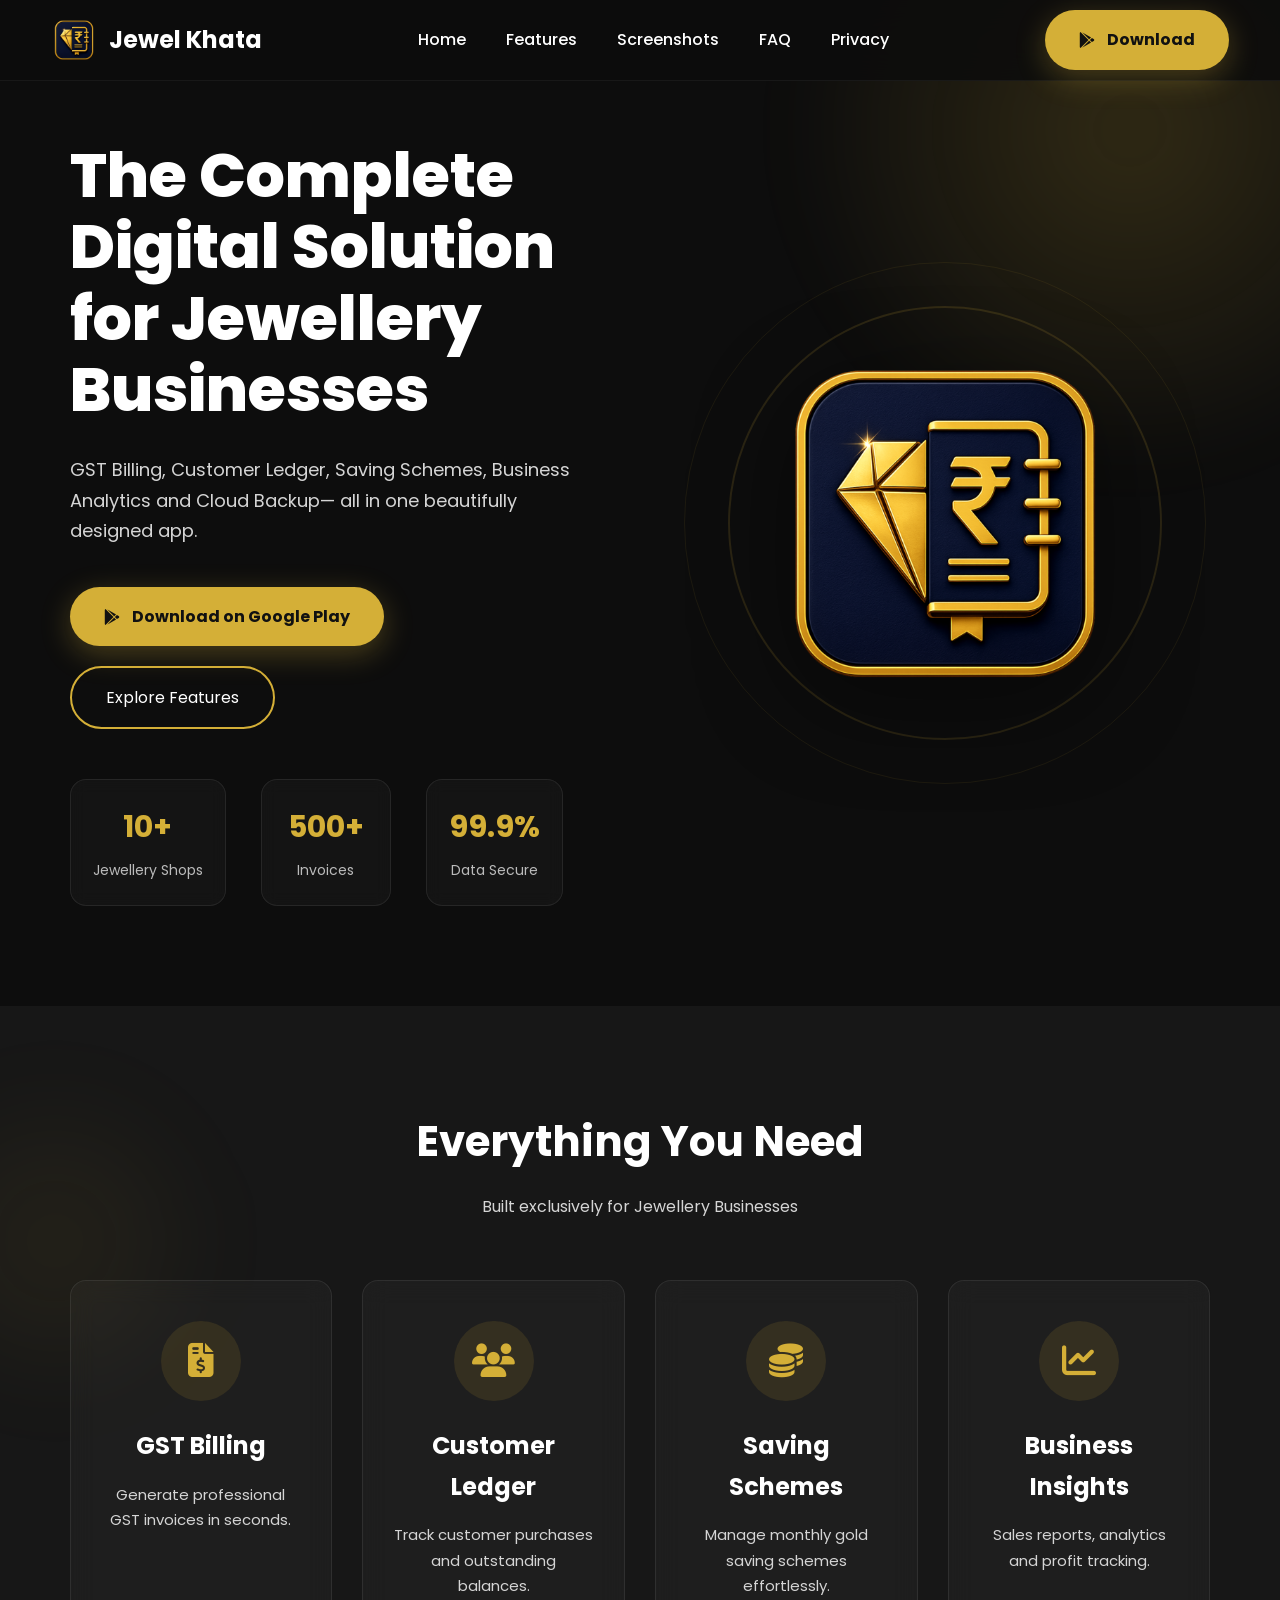
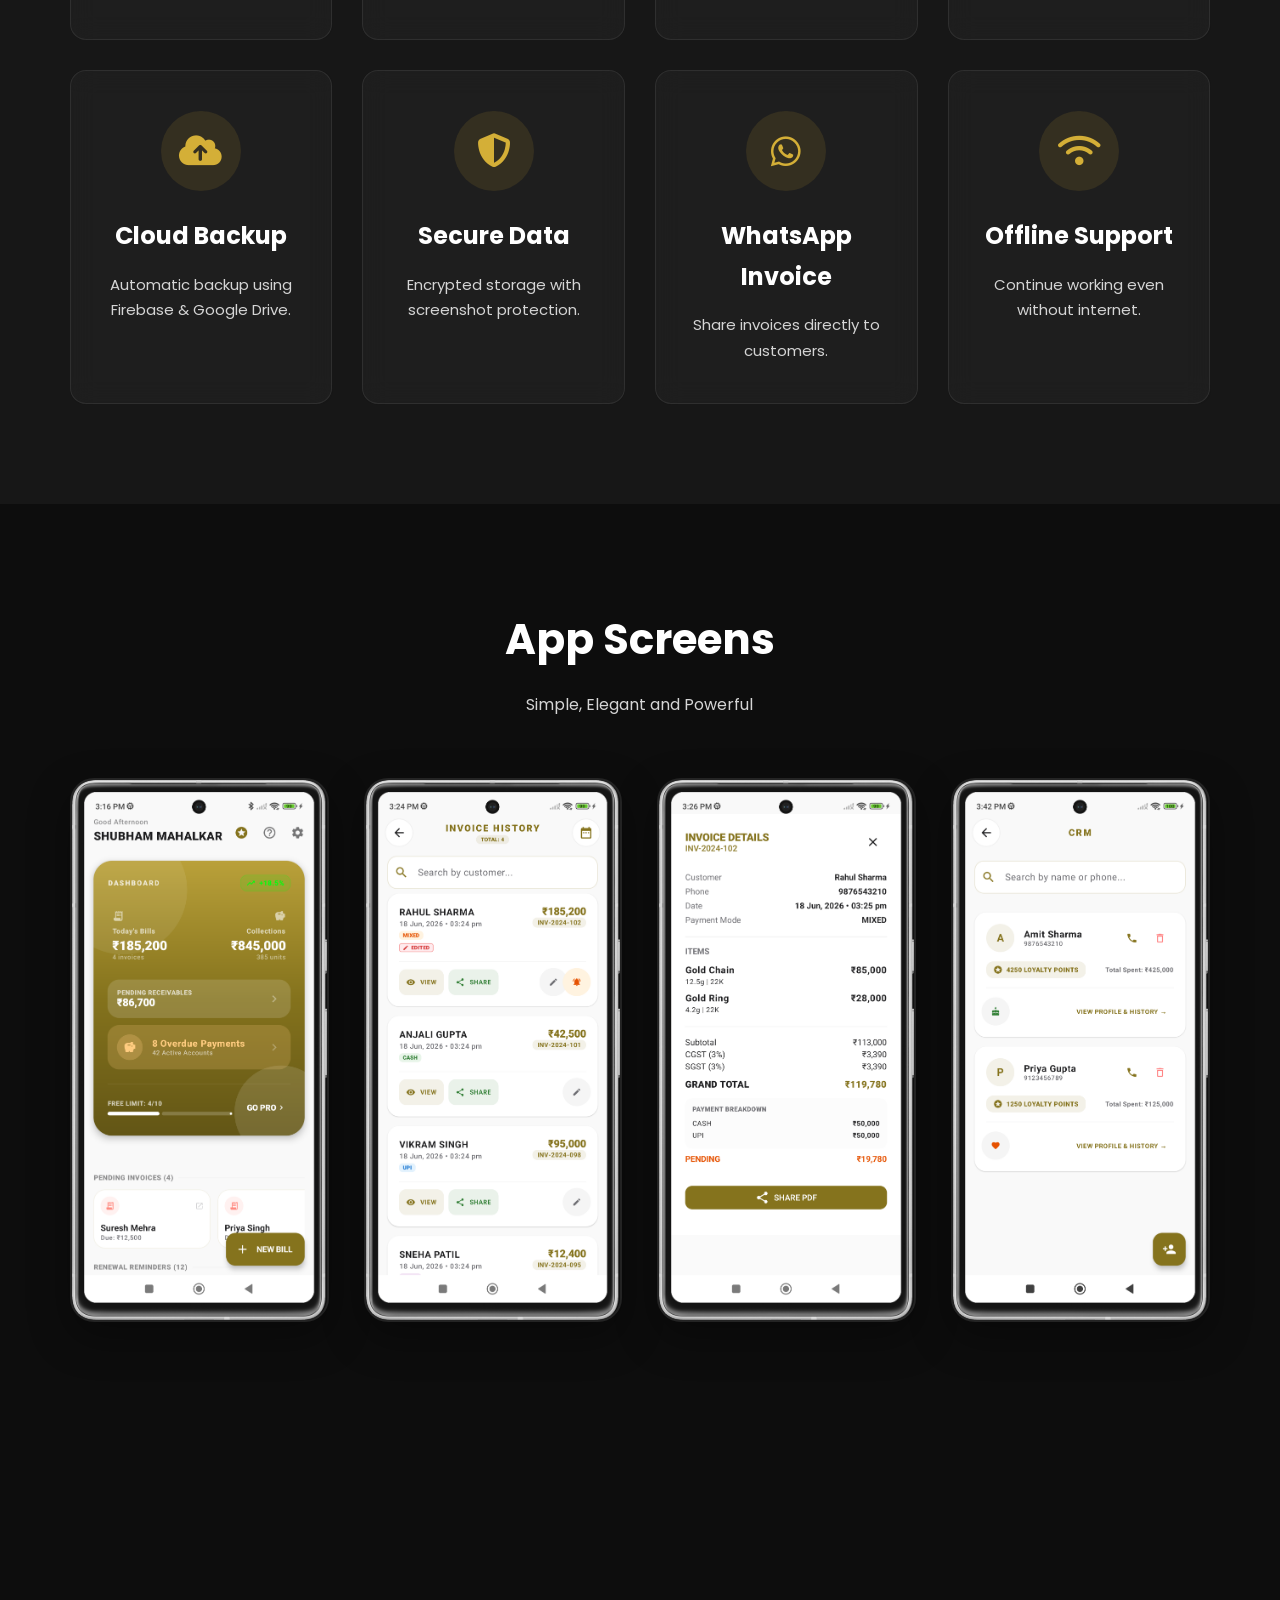
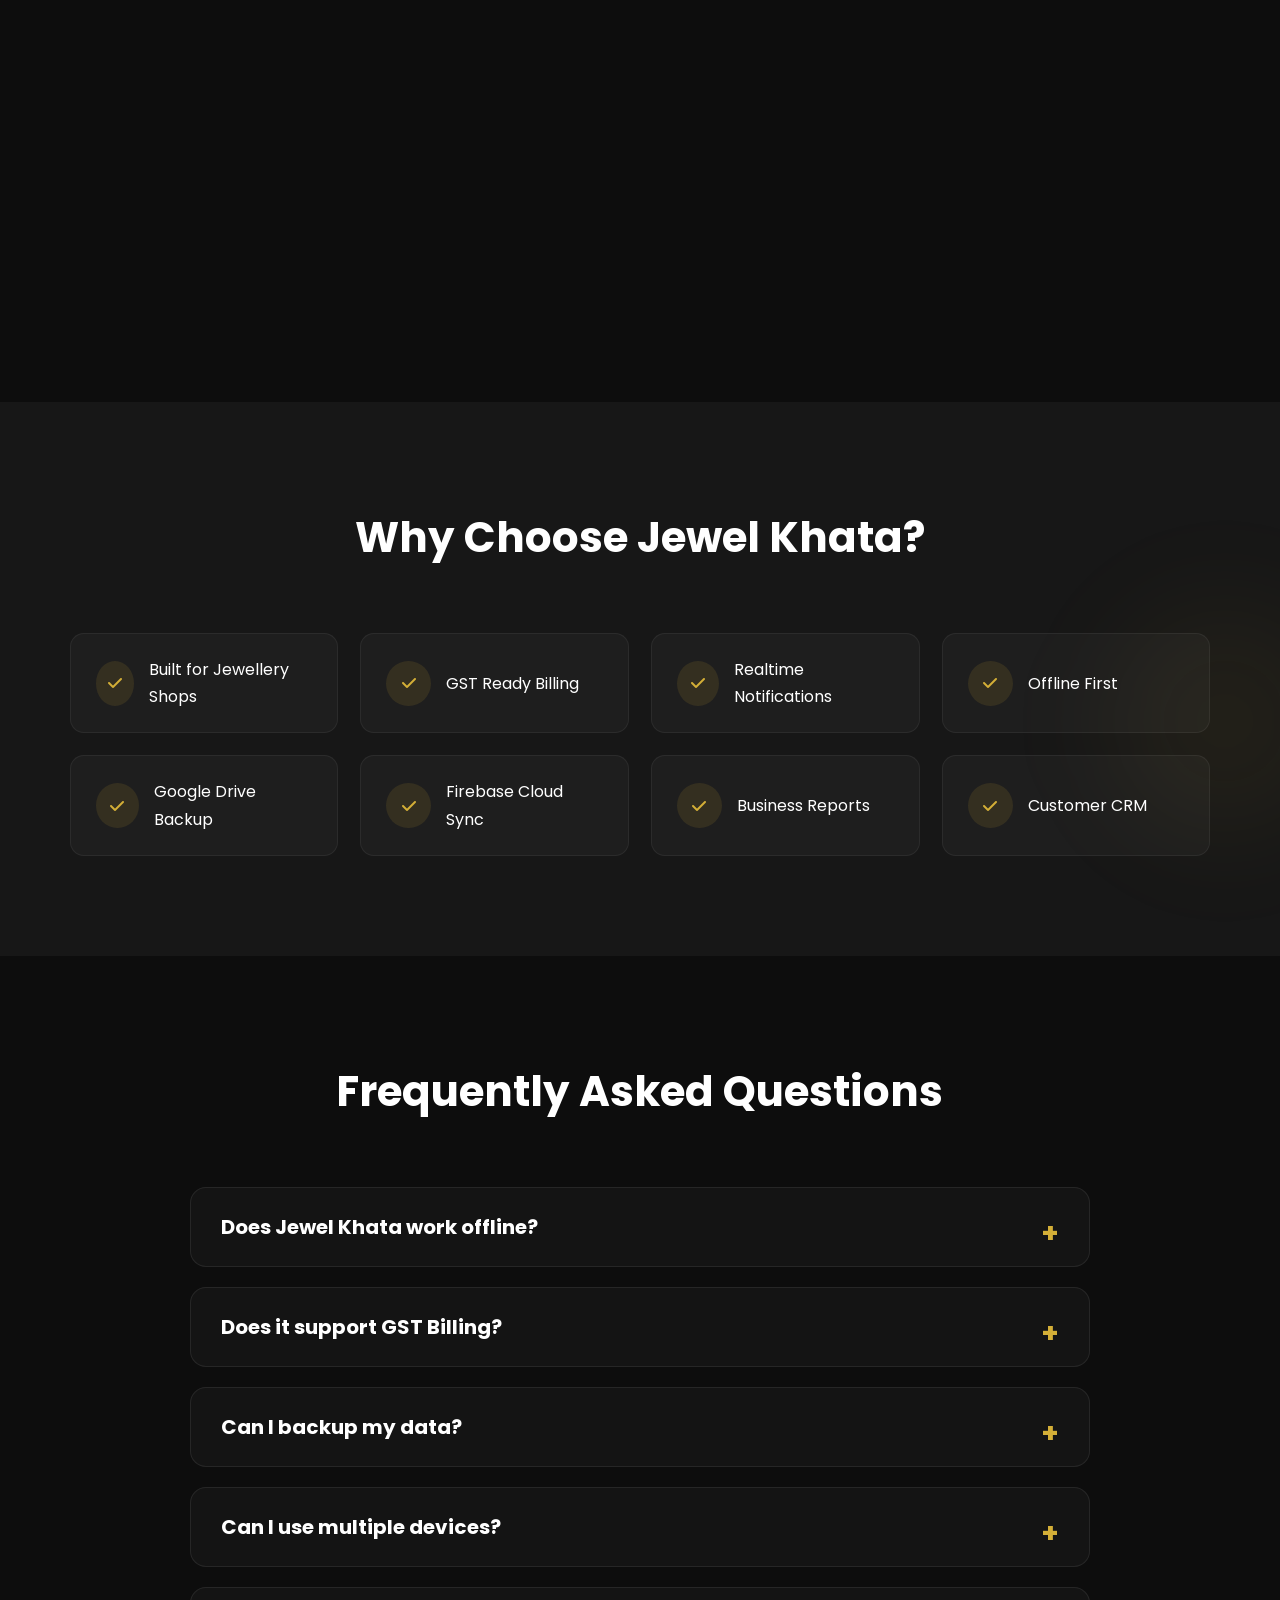
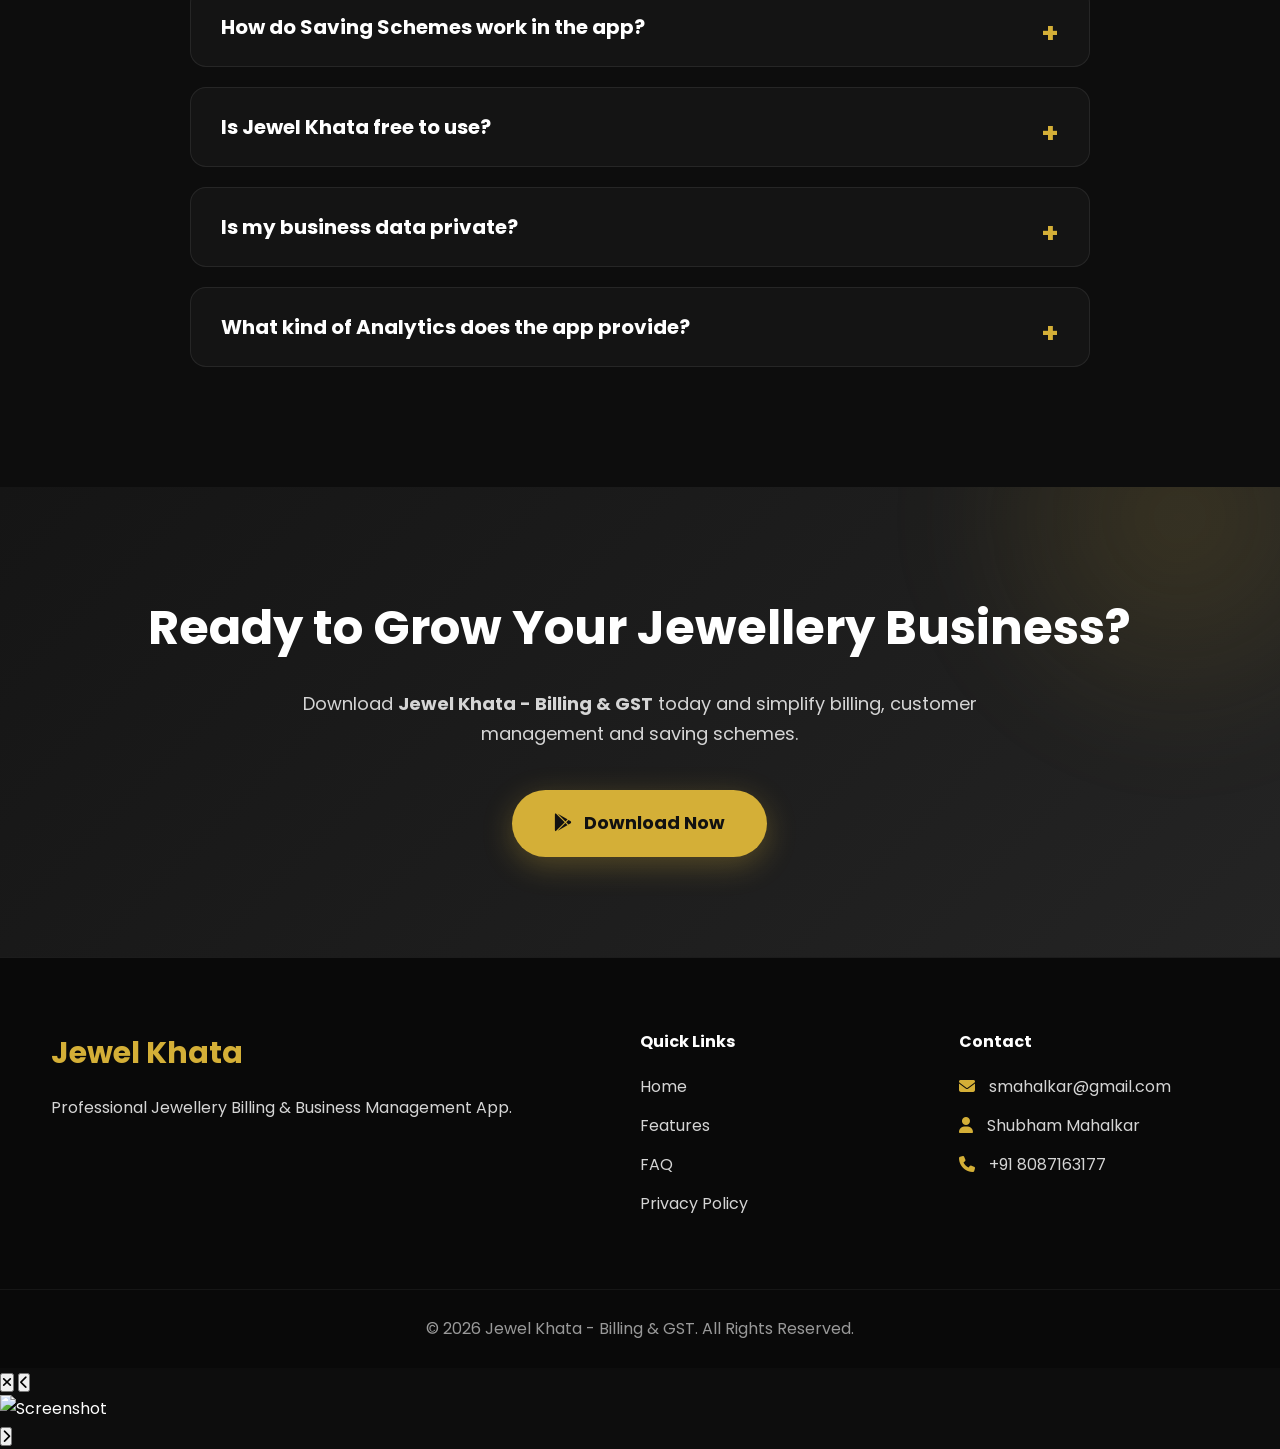
==== commit ef08e676: "Add files via upload" ====
--- a/index.html
+++ b/index.html
@@ -1,601 +1,682 @@
-<!DOCTYPE html>
-<html lang="en">
-<head>
-    <meta charset="UTF-8">
-    <meta name="viewport" content="width=device-width, initial-scale=1.0">
-
-    <title>Jewel Khata - Billing & GST</title>
-
-    <meta name="description"
-        content="JewelKhata is a complete Jewellery Billing, Customer Ledger, Gold Saving Scheme and Business Management App for Jewellery Shops.">
-
-    <link rel="stylesheet" href="style.css">
-
-    <!-- Google Font -->
-    <link rel="preconnect" href="https://fonts.googleapis.com">
-    <link rel="preconnect" href="https://fonts.gstatic.com" crossorigin>
-
-    <link href="https://fonts.googleapis.com/css2?family=Poppins:wght@300;400;500;600;700&display=swap" rel="stylesheet">
-
-    <!-- Font Awesome -->
-    <link rel="stylesheet"
-        href="https://cdnjs.cloudflare.com/ajax/libs/font-awesome/6.6.0/css/all.min.css">
-
-</head>
-
-<body>
-
-<!-- ================= NAVIGATION ================= -->
-
-<header>
-
-    <div class="container nav-container">
-
-        <div class="logo">
-
-            <img src="logo.png" alt="JewelKhata">
-
-            <span>JewelKhata</span>
-
-        </div>
-
-        <nav>
-
-            <ul>
-
-                <li><a href="#home">Home</a></li>
-
-                <li><a href="#features">Features</a></li>
-
-                <li><a href="#screenshots">Screenshots</a></li>
-
-                <li><a href="#faq">FAQ</a></li>
-
-                <li><a href="privacy.html">Privacy</a></li>
-
-            </ul>
-
-        </nav>
-
-       <a href="https://play.google.com/store/apps/details?id=com.sdnk.jewelkhata"
-
-            <i class="fa-brands fa-google-play"></i>
-
-            Download
-
+        <!DOCTYPE html>
+        <html lang="en">
+        <head>
+            <meta charset="UTF-8">
+            <meta name="viewport" content="width=device-width, initial-scale=1.0">
+        
+            <title>Jewel Khata - Billing & GST</title>
+        
+            <meta name="description"
+                content="Jewel Khata is a complete Jewellery Billing, Customer Ledger, Gold Saving Scheme and Business Management App for Jewellery Shops.">
+        
+            <link rel="stylesheet" href="style.css">
+        
+            <!-- Google Font -->
+            <link rel="preconnect" href="https://fonts.googleapis.com">
+            <link rel="preconnect" href="https://fonts.gstatic.com" crossorigin>
+        
+            <link href="https://fonts.googleapis.com/css2?family=Poppins:wght@300;400;500;600;700&display=swap" rel="stylesheet">
+        
+            <!-- Font Awesome -->
+            <link rel="stylesheet"
+                href="https://cdnjs.cloudflare.com/ajax/libs/font-awesome/6.6.0/css/all.min.css">
+        
+        </head>
+        
+        <body>
+        
+        <!-- ================= NAVIGATION ================= -->
+        
+        <header>
+        
+            <div class="container nav-container">
+        
+                <div class="logo">
+        
+                    <img src="logo.png" alt="Jewel Khata">
+        
+                    <span>Jewel Khata</span>
+        
+                </div>
+        
+                <nav>
+        
+                    <ul>
+        
+                        <li><a href="#home">Home</a></li>
+        
+                        <li><a href="#features">Features</a></li>
+        
+                        <li><a href="#screenshots">Screenshots</a></li>
+        
+                        <li><a href="#faq">FAQ</a></li>
+        
+                        <li><a href="privacy.html">Privacy</a></li>
+        
+                    </ul>
+        
+                </nav>
+        
+               <a href="https://play.google.com/store/apps/details?id=com.sdnk.jewelkhata" class="primary-btn">
+        
+        <i class="fa-brands fa-google-play"></i>
+        
+        Download
         </a>
-
-    </div>
-
-</header>
-
-
-<!-- ================= HERO ================= -->
-
-<section class="hero" id="home">
-
-<div class="container hero-grid">
-
-<div class="hero-content">
-
-<h1>
-
-The Complete Digital Solution
-
-for Jewellery Businesses
-
-</h1>
-
-<p>
-
-GST Billing, Customer Ledger,
-
-Saving Schemes, Business Analytics and Cloud Backup—
-
-all in one beautifully designed app.
-
-</p>
-
-<div class="hero-buttons">
-
-<a href="https://play.google.com/store/apps/details?id=com.sdnk.jewelkhata" class="primary-btn">
-
-<i class="fa-brands fa-google-play"></i>
-
-Download on Google Play
-
-</a>
-
-<a href="#features" class="secondary-btn">
-
-Explore Features
-
-</a>
-
-</div>
-
-<div class="hero-stats">
-
-<div>
-
-<h3>10+</h3>
-
-<p>Jewellery Shops</p>
-
-</div>
-
-<div>
-
-<h3>500+</h3>
-
-<p>Invoices</p>
-
-</div>
-
-<div>
-
-<h3>99.9%</h3>
-
-<p>Data Secure</p>
-
-</div>
-
-</div>
-
-</div>
-
-
-<div class="hero-image">
-
-<img src="hero-phone.png"
-alt="JewelKhata">
-
-</div>
-
-</div>
-
-</section>
-
-
-<!-- ================= FEATURES ================= -->
-
-<section class="features" id="features">
-
-<div class="container">
-
-<div class="section-title">
-
-<h2>Everything You Need</h2>
-
-<p>
-
-Built exclusively for Jewellery Businesses
-
-</p>
-
-</div>
-
-<div class="feature-grid">
-
-<div class="feature-card">
-
-<i class="fa-solid fa-file-invoice-dollar"></i>
-
-<h3>GST Billing</h3>
-
-<p>
-
-Generate professional GST invoices in seconds.
-
-</p>
-
-</div>
-
-<div class="feature-card">
-
-<i class="fa-solid fa-users"></i>
-
-<h3>Customer Ledger</h3>
-
-<p>
-
-Track customer purchases and outstanding balances.
-
-</p>
-
-</div>
-
-<div class="feature-card">
-
-<i class="fa-solid fa-coins"></i>
-
-<h3>Saving Schemes</h3>
-
-<p>
-
-Manage monthly gold saving schemes effortlessly.
-
-</p>
-
-</div>
-
-<div class="feature-card">
-
-<i class="fa-solid fa-chart-line"></i>
-
-<h3>Business Insights</h3>
-
-<p>
-
-Sales reports, analytics and profit tracking.
-
-</p>
-
-</div>
-
-<div class="feature-card">
-
-<i class="fa-solid fa-cloud-arrow-up"></i>
-
-<h3>Cloud Backup</h3>
-
-<p>
-
-Automatic backup using Firebase & Google Drive.
-
-</p>
-
-</div>
-
-<div class="feature-card">
-
-<i class="fa-solid fa-shield-halved"></i>
-
-<h3>Secure Data</h3>
-
-<p>
-
-Encrypted storage with screenshot protection.
-
-</p>
-
-</div>
-
-<div class="feature-card">
-
-<i class="fa-brands fa-whatsapp"></i>
-
-<h3>WhatsApp Invoice</h3>
-
-<p>
-
-Share invoices directly to customers.
-
-</p>
-
-</div>
-
-<div class="feature-card">
-
-<i class="fa-solid fa-wifi"></i>
-
-<h3>Offline Support</h3>
-
-<p>
-
-Continue working even without internet.
-
-</p>
-
-</div>
-
-</div>
-
-</div>
-
-</section>
-
-
-<!-- ================= SCREENSHOTS ================= -->
-
-<section class="screenshots" id="screenshots">
-
-<div class="container">
-
-<div class="section-title">
-
-<h2>App Screens</h2>
-
-<p>
-
-Simple, Elegant and Powerful
-
-</p>
-
-</div>
-
-<div class="screens-grid">
-
-<img src="dashboard.png">
-
-<img src="invoice.png">
-<img src="invoice_detail.png">
-
-<img src="customer.png">
-
-<img src="scheme.png">
-<img src="scheme_detail.png">
-
-<img src="analytics.png">
-
-<img src="settings.png">
-
-</div>
-
-</div>
-
-</section>
-
-
-
-<!-- ================= WHY ================= -->
-
-<section class="why">
-
-<div class="container">
-
-<div class="section-title">
-
-<h2>Why Choose JewelKhata?</h2>
-
-</div>
-
-<div class="why-grid">
-
-<div>
-
-<i class="fa-solid fa-check"></i>
-
-Built specifically for Jewellery Shops
-
-</div>
-
-<div>
-
-<i class="fa-solid fa-check"></i>
-
-GST Ready Billing
-
-</div>
-
-<div>
-
-<i class="fa-solid fa-check"></i>
-
-Live Gold Rate
-
-</div>
-
-<div>
-
-<i class="fa-solid fa-check"></i>
-
-Offline First
-
-</div>
-
-<div>
-
-<i class="fa-solid fa-check"></i>
-
-Google Drive Backup
-
-</div>
-
-<div>
-
-<i class="fa-solid fa-check"></i>
-
-Firebase Cloud Sync
-
-</div>
-
-<div>
-
-<i class="fa-solid fa-check"></i>
-
-Business Reports
-
-</div>
-
-<div>
-
-<i class="fa-solid fa-check"></i>
-
-Customer CRM
-
-</div>
-
-</div>
-
-</div>
-
-</section>
-
-
-<!-- ================= FAQ ================= -->
-
-<section id="faq">
-
-<div class="container">
-
-<div class="section-title">
-
-<h2>Frequently Asked Questions</h2>
-
-</div>
-
-<div class="faq">
-
-<div class="faq-item">
-
-<h3>Does JewelKhata work offline?</h3>
-
-<p>
-
-Yes. All your data is stored locally and synchronized whenever internet becomes available.
-
-</p>
-
-</div>
-
-<div class="faq-item">
-
-<h3>Does it support GST Billing?</h3>
-
-<p>
-
-Yes. JewelKhata supports GST invoices with PDF export.
-
-</p>
-
-</div>
-
-<div class="faq-item">
-
-<h3>Can I backup my data?</h3>
-
-<p>
-
-Yes. Backup is available using Firebase Cloud and Google Drive.
-
-</p>
-
-</div>
-
-<div class="faq-item">
-
-<h3>Can I use multiple devices?</h3>
-
-<p>
-
-Absolutely.
-
-Login with the same account and sync your data.
-
-</p>
-
-</div>
-
-</div>
-
-</div>
-
-</section>
-
-
-
-<!-- ================= DOWNLOAD ================= -->
-
-<section class="download">
-
-<div class="container">
-
-<h2>
-
-Ready to Grow Your Jewellery Business?
-
-</h2>
-
-<p>
-
-Download JewelKhata today and simplify billing, customer management and saving schemes.
-
-</p>
-
-<a href="https://play.google.com/store/apps/details?id=com.sdnk.jewelkhata" class="primary-btn">
-
-<i class="fa-brands fa-google-play"></i>
-
-Download Now
-
-</a>
-
-</div>
-
-</section>
-
-
-
-<!-- ================= FOOTER ================= -->
-
-<footer>
-
-<div class="container footer-grid">
-
-<div>
-
-<h3>JewelKhata</h3>
-
-<p>
-
-Professional Jewellery Billing & Business Management App.
-
-</p>
-
-</div>
-
-<div>
-
-<h4>Quick Links</h4>
-
-<ul>
-
-<li><a href="#home">Home</a></li>
-
-<li><a href="#features">Features</a></li>
-
-<li><a href="#faq">FAQ</a></li>
-
-<li><a href="privacy.html">Privacy Policy</a></li>
-
-</ul>
-
-</div>
-
-<div>
-
-<h4>Contact</h4>
-
-<p>
-
-<i class="fa-solid fa-envelope"></i>
-
-smahalkar@gmail.com
-
-</p>
-
-<p>
-
-<i class="fa-solid fa-user"></i>
-
-Shubham Mahalkar
-
-</p>
-
-</div>
-
-</div>
-
-<div class="copyright">
-
-© 2026 Jewel Khata - Billing & GST. All Rights Reserved.
-
-</div>
-
-</footer>
-
-<script src="assets/js/script.js"></script>
-
-</body>
-</html>
+        
+            </div>
+        
+        </header>
+        
+        
+        <!-- ================= HERO ================= -->
+        
+        <section class="hero" id="home">
+        
+        <div class="container hero-grid">
+        
+        <div class="hero-content">
+        
+        <h1>
+        
+        The Complete Digital Solution
+        
+        for Jewellery Businesses
+        
+        </h1>
+        
+        <p>
+        
+        GST Billing, Customer Ledger,
+        
+        Saving Schemes, Business Analytics and Cloud Backup—
+        
+        all in one beautifully designed app.
+        
+        </p>
+        
+        <div class="hero-buttons">
+        
+        <a href="https://play.google.com/store/apps/details?id=com.sdnk.jewelkhata" class="primary-btn">
+        
+        <i class="fa-brands fa-google-play"></i>
+        
+        Download on Google Play
+        
+        </a>
+        
+        <a href="#features" class="secondary-btn">
+        
+        Explore Features
+        
+        </a>
+        
+        </div>
+        
+        <div class="hero-stats">
+        
+        <div>
+        
+        <h3>10+</h3>
+        
+        <p>Jewellery Shops</p>
+        
+        </div>
+        
+        <div>
+        
+        <h3>500+</h3>
+        
+        <p>Invoices</p>
+        
+        </div>
+        
+        <div>
+        
+        <h3>99.9%</h3>
+        
+        <p>Data Secure</p>
+        
+        </div>
+        
+        </div>
+        
+        </div>
+        
+        
+        <div class="hero-image">
+        
+        <img src="hero-phone.png"
+        alt="Jewel Khata">
+        
+        </div>
+        
+        </div>
+        
+        </section>
+        
+        
+        <!-- ================= FEATURES ================= -->
+        
+        <section class="features" id="features">
+        
+        <div class="container">
+        
+        <div class="section-title">
+        
+        <h2>Everything You Need</h2>
+        
+        <p>
+        
+        Built exclusively for Jewellery Businesses
+        
+        </p>
+        
+        </div>
+        
+        <div class="feature-grid">
+        
+        <div class="feature-card">
+        
+        <i class="fa-solid fa-file-invoice-dollar"></i>
+        
+        <h3>GST Billing</h3>
+        
+        <p>
+        
+        Generate professional GST invoices in seconds.
+        
+        </p>
+        
+        </div>
+        
+        <div class="feature-card">
+        
+        <i class="fa-solid fa-users"></i>
+        
+        <h3>Customer Ledger</h3>
+        
+        <p>
+        
+        Track customer purchases and outstanding balances.
+        
+        </p>
+        
+        </div>
+        
+        <div class="feature-card">
+        
+        <i class="fa-solid fa-coins"></i>
+        
+        <h3>Saving Schemes</h3>
+        
+        <p>
+        
+        Manage monthly gold saving schemes effortlessly.
+        
+        </p>
+        
+        </div>
+        
+        <div class="feature-card">
+        
+        <i class="fa-solid fa-chart-line"></i>
+        
+        <h3>Business Insights</h3>
+        
+        <p>
+        
+        Sales reports, analytics and profit tracking.
+        
+        </p>
+        
+        </div>
+        
+        <div class="feature-card">
+        
+        <i class="fa-solid fa-cloud-arrow-up"></i>
+        
+        <h3>Cloud Backup</h3>
+        
+        <p>
+        
+        Automatic backup using Firebase & Google Drive.
+        
+        </p>
+        
+        </div>
+        
+        <div class="feature-card">
+        
+        <i class="fa-solid fa-shield-halved"></i>
+        
+        <h3>Secure Data</h3>
+        
+        <p>
+        
+        Encrypted storage with screenshot protection.
+        
+        </p>
+        
+        </div>
+        
+        <div class="feature-card">
+        
+        <i class="fa-brands fa-whatsapp"></i>
+        
+        <h3>WhatsApp Invoice</h3>
+        
+        <p>
+        
+        Share invoices directly to customers.
+        
+        </p>
+        
+        </div>
+        
+        <div class="feature-card">
+        
+        <i class="fa-solid fa-wifi"></i>
+        
+        <h3>Offline Support</h3>
+        
+        <p>
+        
+        Continue working even without internet.
+        
+        </p>
+        
+        </div>
+        
+        </div>
+        
+        </div>
+        
+        </section>
+        
+        
+        <!-- ================= SCREENSHOTS ================= -->
+        
+        <section class="screenshots" id="screenshots">
+        
+        <div class="container">
+        
+        <div class="section-title">
+        
+        <h2>App Screens</h2>
+        
+        <p>
+        
+        Simple, Elegant and Powerful
+        
+        </p>
+        
+        </div>
+        
+        <div class="screens-grid">
+        
+        <img src="dashboard.png">
+        
+        <img src="invoice.png">
+        <img src="invoice_detail.png">
+        
+        <img src="customer.png">
+        
+        <img src="scheme.png">
+        <img src="scheme_detail.png">
+        
+        <img src="analytics.png">
+        
+        <img src="settings.png">
+        
+        </div>
+        
+        </div>
+        
+        </section>
+        
+        
+        
+        <!-- ================= WHY ================= -->
+        
+        <section class="why">
+        
+        <div class="container">
+        
+        <div class="section-title">
+        
+        <h2>Why Choose Jewel Khata?</h2>
+        
+        </div>
+        
+        <div class="why-grid">
+        
+        <div>
+        
+        <i class="fa-solid fa-check"></i>
+        
+        Built for Jewellery Shops
+        
+        </div>
+        
+        <div>
+        
+        <i class="fa-solid fa-check"></i>
+        
+        GST Ready Billing
+        
+        </div>
+        
+        <div>
+        
+        <i class="fa-solid fa-check"></i>
+        
+        Realtime Notifications
+        
+        </div>
+        
+        <div>
+        
+        <i class="fa-solid fa-check"></i>
+        
+        Offline First
+        
+        </div>
+        
+        <div>
+        
+        <i class="fa-solid fa-check"></i>
+        
+        Google Drive Backup
+        
+        </div>
+        
+        <div>
+        
+        <i class="fa-solid fa-check"></i>
+        
+        Firebase Cloud Sync
+        
+        </div>
+        
+        <div>
+        
+        <i class="fa-solid fa-check"></i>
+        
+        Business Reports
+        
+        </div>
+        
+        <div>
+        
+        <i class="fa-solid fa-check"></i>
+        
+        Customer CRM
+        
+        </div>
+        
+        </div>
+        
+        </div>
+        
+        </section>
+        
+        
+        <!-- ================= FAQ ================= -->
+        
+        <section id="faq">
+        
+        <div class="container">
+        
+        <div class="section-title">
+        
+        <h2>Frequently Asked Questions</h2>
+        
+        </div>
+        
+        <div class="faq">
+        
+        <div class="faq-item">
+            <h3>Does Jewel Khata work offline?</h3>
+        
+            <div class="faq-answer">
+                <ul>
+                    <li>Works without internet connection</li>
+                    <li>Data is securely stored on your device</li>
+                    <li>Automatically syncs when internet is available</li>
+                    <li>No data loss during offline usage</li>
+                </ul>
+            </div>
+        </div>
+        
+        <div class="faq-item">
+        
+        <h3>Does it support GST Billing?</h3>
+        
+         <div class="faq-answer">
+                <ul>
+                    <li>Generate GST-compliant invoices in seconds</li>
+                <li>Export professional invoices as PDF</li>
+                <li>Share invoices instantly via WhatsApp</li>
+                <li>Supports CGST, SGST & IGST calculations</li>
+                        </ul>
+            </div>
+        
+        
+        </div>
+        
+        <div class="faq-item">
+        
+        <h3>Can I backup my data?</h3>
+        
+         <div class="faq-answer">
+                <ul>
+                    <li>Secure backup using Firebase Cloud</li>
+                <li>Additional backup support with Google Drive</li>
+                <li>Restore your data anytime on a new device</li>
+                <li>Keep your business records safe and protected</li>
+                </ul>
+            </div>
+        
+        
+        </div>
+        
+        <div class="faq-item">
+        
+        <h3>Can I use multiple devices?</h3>
+        
+         <div class="faq-answer">
+                <ul>
+                   <li>Login with the same account on multiple devices</li>
+                <li>Automatically sync your latest business data</li>
+                <li>Access invoices, customers and schemes anywhere</li>
+                <li>Perfect for owners and staff working together</li>        </ul>
+            </div>
+        
+        
+        </div>
+        
+        <div class="faq-item">
+        
+        <h3>How do Saving Schemes work in the app?</h3>
+        
+         <div class="faq-answer">
+                <ul>
+                   <li>Digital Passbook: Manage customer gold saving schemes with ease.</li>
+                <li>Payment Reminders: Keep track of monthly installments and pending payments.</li>
+                <li>Bonus & Maturity: Automatically calculate bonus amounts and maturity dates for your customers.</li>
+               </ul>
+            </div>
+        
+        
+        </div>
+        
+        <div class="faq-item">
+        
+        <h3>Is Jewel Khata free to use?</h3>
+        
+         <div class="faq-answer">
+                <ul>
+                   <li>Free Tier: Start for free with essential features suitable for small shops.</li>
+                <li>PRO Features: Advanced features like detailed business analytics, unlimited staff accounts, and premium PDF templates are available under a subscription plan.</li>
+                <li>Transparent Pricing: No hidden charges. You only pay for the features that help your business grow.</li>
+               </ul>
+            </div>
+        
+        
+        </div>
+        
+        <div class="faq-item">
+        
+        <h3>Is my business data private?</h3>
+        
+         <div class="faq-answer">
+                <ul>
+                   <li>Data Encryption: Your sensitive business data is encrypted and accessible only by you.</li>
+                <li>Privacy First: Jewel Khata does not sell or share your business data with third parties.</li>
+               </ul>
+            </div>
+        
+        
+        </div>
+        
+        <div class="faq-item">
+        
+        <h3>What kind of Analytics does the app provide?</h3>
+        
+         <div class="faq-answer">
+                <ul>
+                   <li>Sales Insights: View daily, monthly, and yearly sales reports with interactive charts.</li>
+                <li>Weight Reports: Know exactly how much gold and silver weight was sold in a specific period./li>
+                <li>Payment Mode Stats: Understand your revenue split between Cash, UPI, and Card payments.</li>
+                    </ul>
+            </div>
+        
+        
+        </div>
+        
+        </div>
+        
+        </div>
+        
+        
+        
+        </div>
+        
+        </section>
+        
+        
+        
+        <!-- ================= DOWNLOAD ================= -->
+        
+        <section class="download">
+        
+        <div class="container">
+        
+        <h2>
+        
+        Ready to Grow Your Jewellery Business?
+        
+        </h2>
+        
+        <p>
+        
+        Download <strong>Jewel Khata - Billing & GST</strong>
+         today and simplify billing, customer management and saving schemes.
+        
+        </p>
+        
+        <a href="https://play.google.com/store/apps/details?id=com.sdnk.jewelkhata" class="primary-btn">
+        
+        <i class="fa-brands fa-google-play"></i>
+        
+        Download Now
+        
+        </a>
+        
+        </div>
+        
+        </section>
+        
+        
+        
+        <!-- ================= FOOTER ================= -->
+        
+        <footer>
+        
+        <div class="container footer-grid">
+        
+        <div>
+        
+        <h3>Jewel Khata</h3>
+        
+        <p>
+        
+        Professional Jewellery Billing & Business Management App.
+        
+        </p>
+        
+        </div>
+        
+        <div>
+        
+        <h4>Quick Links</h4>
+        
+        <ul>
+        
+        <li><a href="#home">Home</a></li>
+        
+        <li><a href="#features">Features</a></li>
+        
+        <li><a href="#faq">FAQ</a></li>
+        
+        <li><a href="privacy.html">Privacy Policy</a></li>
+        
+        </ul>
+        
+        </div>
+        
+        <div>
+        
+        <h4>Contact</h4>
+        
+        <p>
+        
+        <i class="fa-solid fa-envelope"></i>
+        
+        smahalkar@gmail.com
+        
+        </p>
+        
+        <p>
+        
+        <i class="fa-solid fa-user"></i>
+        
+        Shubham Mahalkar
+        
+        </p>
+        
+        <p>
+        
+        <i class="fa-solid fa-phone"></i>
+        
+        +91 8087163177
+        
+        </p>
+        
+        </div>
+        
+        </div>
+        
+        <div class="copyright">
+        
+        © 2026 Jewel Khata - Billing & GST. All Rights Reserved.
+        
+        </div>
+        
+        </footer>
+        
+        <script src="script.js"></script>
+        
+        </body>
+        </html>
--- a/style.css
+++ b/style.css
@@ -864,28 +864,65 @@
 
 }
 
-.faq-item p{
-
+.faq-answer{
     max-height:0;
-
     overflow:hidden;
-
-    transition:
-    max-height .35s ease,
-    padding .35s ease;
-
-    color:var(--text);
-
+    transition:max-height .4s ease;
+}
+
+.faq-item p {
+    max-height: 0;
+    overflow: hidden;
+    padding: 0 30px;
+    transition: max-height .35s ease, padding .35s ease;
+}
+
+.faq-item.active p {
+    max-height: 500px;
+    padding: 0 30px 20px;
+}
+
+.faq-answer{
+    overflow:hidden;
+    max-height:0;
+    transition:max-height .4s ease,padding .4s ease;
     padding:0 30px;
-
-}
-
-.faq-item.active p{
-
-    max-height:300px;
-
+}
+
+.faq-item.active .faq-answer{
+    max-height:400px;
     padding:0 30px 25px;
-
+}
+
+.faq-answer ul{
+    list-style:none;
+    margin:0;
+    padding:0;
+}
+
+.faq-answer li{
+    position:relative;
+    padding-left:32px;
+    margin:12px 0;
+    color:#d5d5d5;
+    line-height:1.7;
+}
+
+.faq-answer li::before{
+    content:"✓";
+    position:absolute;
+    left:0;
+    top:0;
+    width:22px;
+    height:22px;
+    border-radius:50%;
+    background:#D4AF37;
+    color:#111;
+    font-size:13px;
+    font-weight:bold;
+    display:flex;
+    align-items:center;
+    justify-content:center;
 }
 
 
